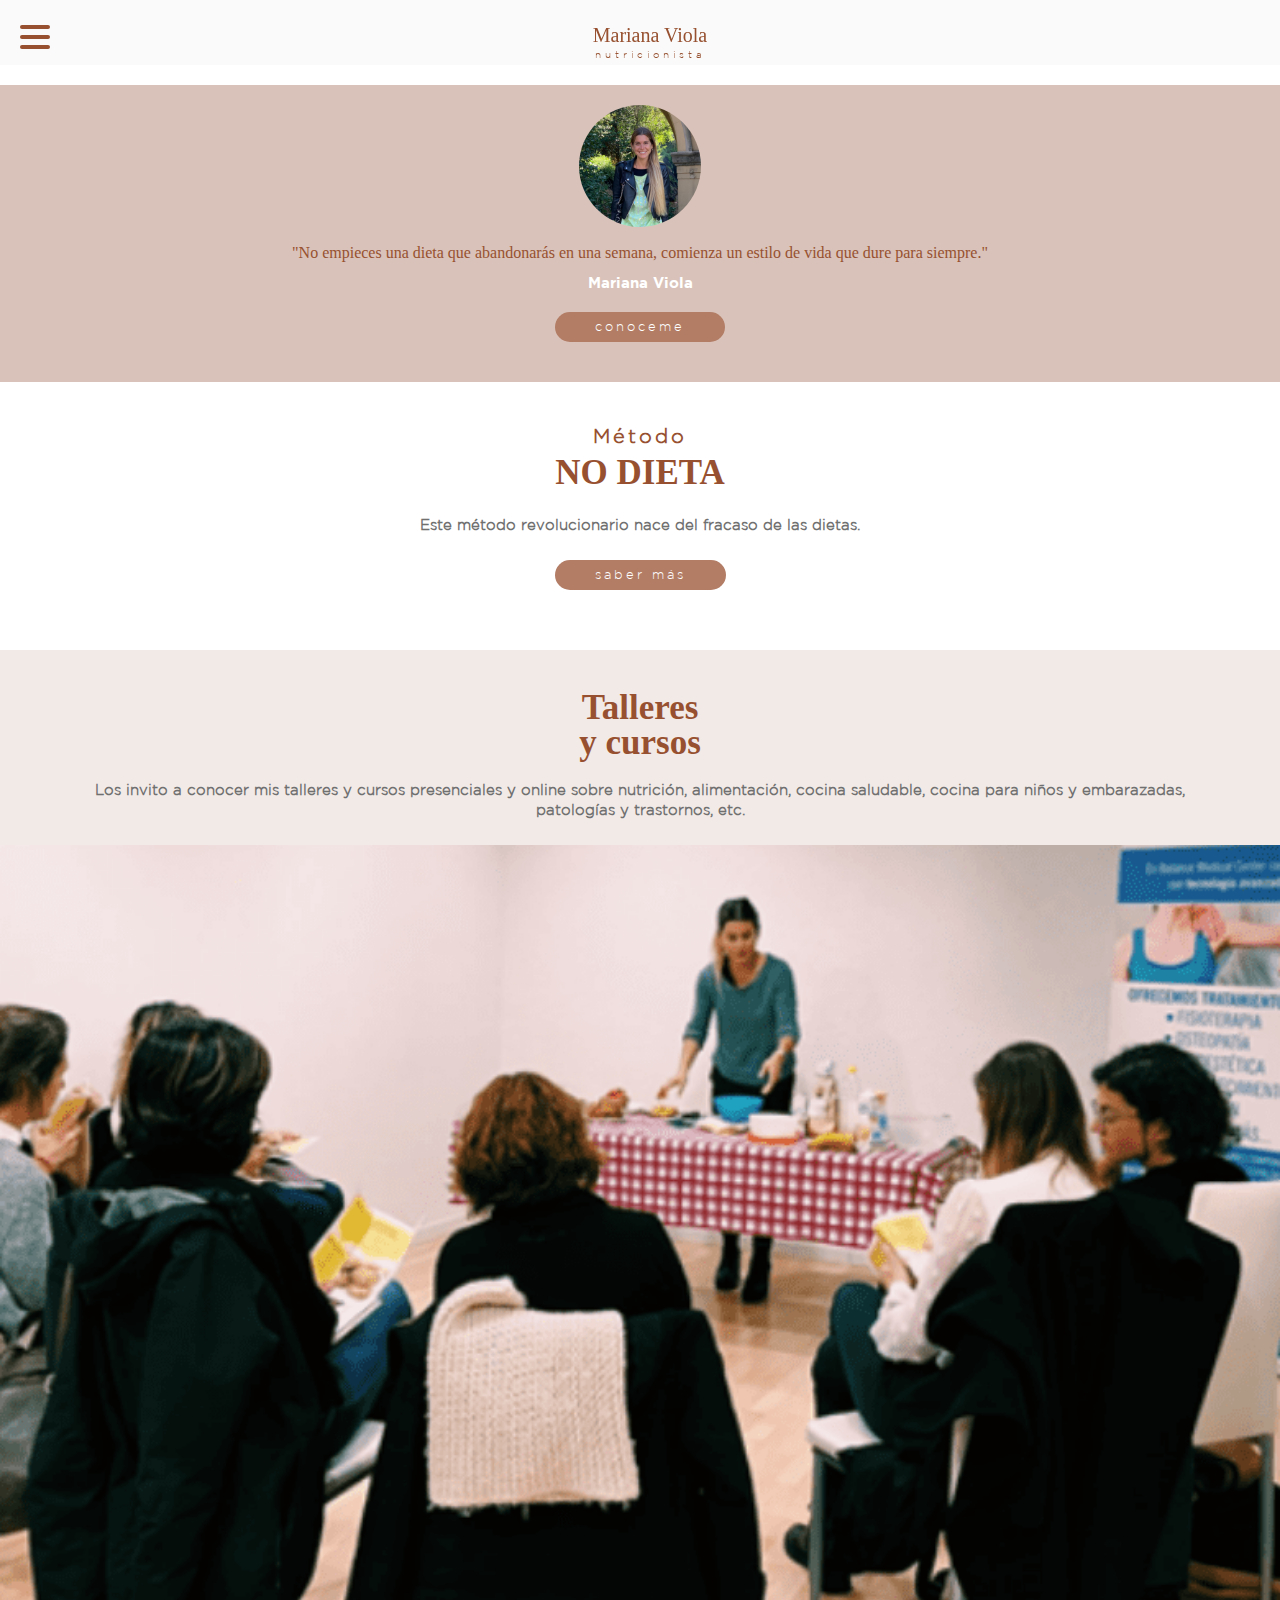
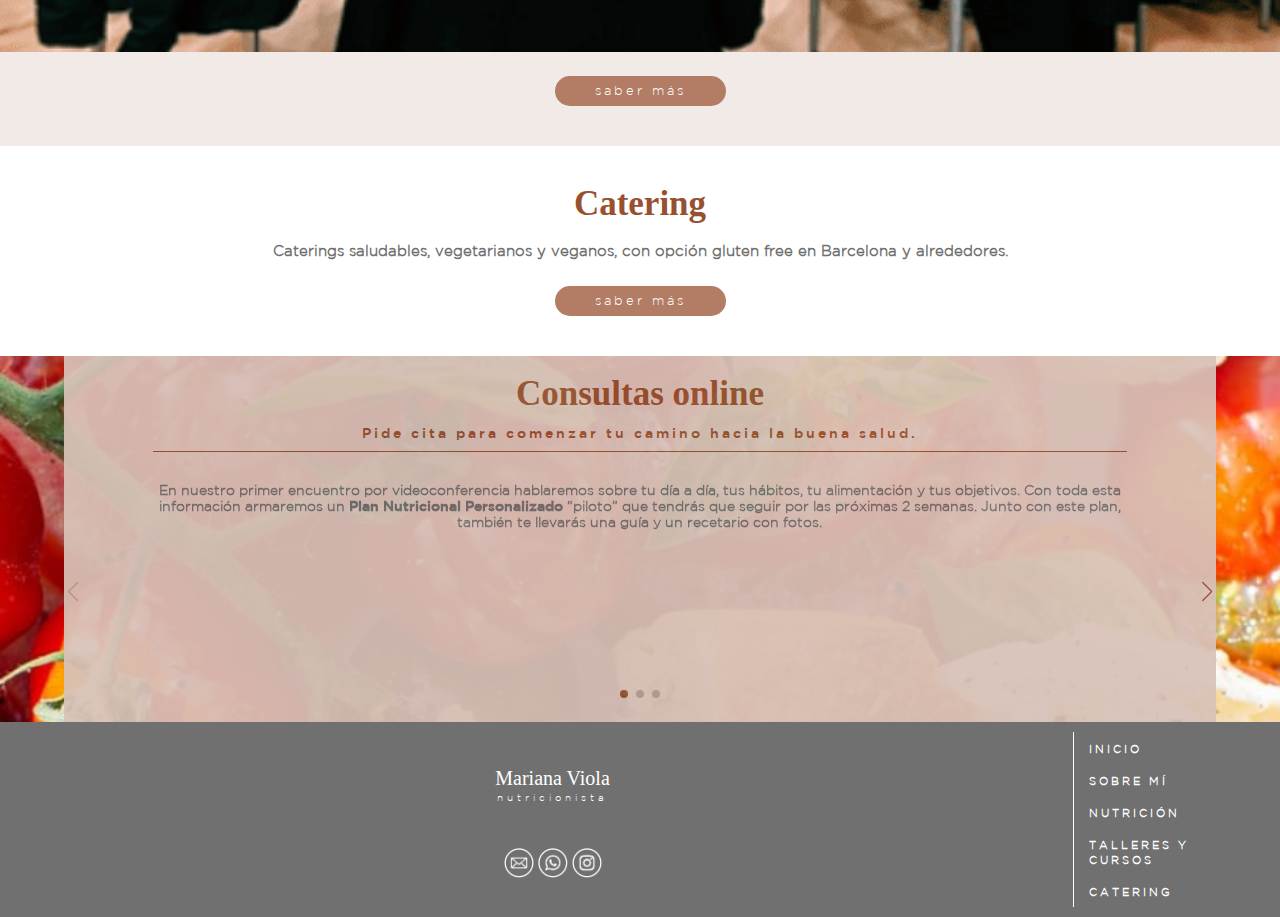
==== index.html @ 53ac5268 "agregados y modificados los touch sliders para funcionamiento en mobile" ====
<!DOCTYPE html>
<html lang="es">
    <head>
        <meta charset="UTF-8">
        <meta http-equiv="X-UA-Compatible" content="IE=edge">
        <meta name="viewport" content="width=device-width, initial-scale=1.0">
        <link rel="stylesheet" href="recursos/fonts/fonts.css">
        <link rel="stylesheet" href="css/320.css">
        <!-- Link Swiper's CSS -->
        <link rel="stylesheet" href="css/swiper.min.css"/>
        <!-- <link rel="stylesheet" href="css/768.css" media="(min-width: 768px)">
        <link rel="stylesheet" href="css/1024.css" media="(min-width: 1024px)"> -->
        <title>Mariana Viola | Nutricionista</title>
    </head>
    <body>
        <header>
            <!-- HAMBURGER ICON -->
            <div id="hamburger">
                <div class="hamburger"><div class="hamburger-inner"></div></div>
            </div>
            <nav class="menu">
                <ul>
                    <li><a href="index.html">INICIO</a></li>
                    <li><a href="sobre-mi.html">SOBRE MÍ</a></li>
                    <li><a href="nutricion.html">NUTRICIÓN</a></li>
                    <li><a href="talleres-y-cursos.html">TALLERES Y CURSOS</a></li>
                    <li><a href="catering.html">CATERING</a></li>
                </ul>
            </nav>
            <div id="logo-name">
                <a href="index.html">
                    <p>Mariana Viola</p>
                    <p>nutricionista</p>
                </a>
            </div>     
        </header>
        <main>
            <section class="sobre-mi">
                <div>
                    <img src="recursos/imagenes/perfil-mobile1.png" alt="Mariana Viola">
                    <p>"No empieces una dieta que abandonarás en una semana, comienza un estilo de vida que dure para siempre."</p>
                    <p>Mariana Viola</p>
                    <a href="sobre-mi.html"><button class="botones">conoceme</button></a>
                </div>
            </section>
            <section class="nutricion">
                <p class="parrafo-metodo">Método</p>
                <h1 class="titulo-mayuscula">NO DIETA</h1>
                <p class="parrafos">Este método revolucionario nace del fracaso de las dietas.</p>
                <a href="nutricion.html"><button class="botones">saber más</button></a>
            </section>
            <section class="talleres-y-cursos">
                <div>
                    <h2 class="titulosH2">Talleres <span>y cursos</span></h2>
                    <p class="parrafos">Los invito a conocer mis talleres y cursos presenciales y online sobre nutrición, alimentación, cocina saludable, cocina para niños y embarazadas, patologías y trastornos, etc.</p>
                </div>
                <div>
                    <img src="recursos/imagenes/talleres.png" alt="Talleres y cursos">
                    <a href="talleres-y-cursos.html"><button class="botones">saber más</button></a>
                </div>
            </section>
            <section class="catering">
                    <h2 class="titulosH2">Catering</h2>
                    <p class="parrafos">Caterings saludables, vegetarianos y veganos, con opción gluten free en Barcelona y alrededores.</p>
                    <a href="catering.html"><button class="botones">saber más</button></a>
            </section>
            <section class="consultas-online">
                <div class="div-consultas">
                    <h2 class="titulosH2">Consultas online</span></h2>
                    <p class="parrafo-cita">Pide cita para comenzar tu camino hacia la buena salud.</p>
                    <!-- Swiper -->
                    <div class="swiper mySwiper">
                        <div class="swiper-wrapper div-parrafos">
                            <div class="swiper-slide"><p id="parrafo-1">En nuestro primer encuentro por videoconferencia hablaremos sobre tu día a día, tus hábitos, tu alimentación y tus objetivos. Con toda esta información armaremos un <span>Plan Nutricional Personalizado</span> “piloto” que tendrás que seguir por las próximas 2 semanas. Junto con este plan, también te llevarás una guía y un recetario con fotos.</p></div>
                            <div class="swiper-slide"><p id="parrafo-2">Pasado ese tiempo, realizaremos la segunda consulta para evaluar resultados y cambiar lo necesario para <span>adaptarlo 100% a ti</span>.
                            Además, iremos abarcando todo tipo de cuestiones que puedan <span>mejorar tu calidad de vida y tu relación con la comida</span>, como por ejemplo la realización de actividad física, los picoteos, la imagen corporal y los miedos a ciertos alimentos.</p></div>
                            <div class="swiper-slide"><p id="parrafo-3">Los seguimientos se pueden realizar cada 2 semanas o cada mes, según sea necesario.
                            De todas maneras, <span>nunca perderemos el contacto</span>. Podrás escribirme siempre que lo necesites y yo te ayudaré con las compras y la lectura de las etiquetas, recetas para incorporar nuevos alimentos o para variar con aquellos que consumimos con frecuencia.</p></div>
                        </div>
                        <div class="swiper-button-next"></div>
                        <div class="swiper-button-prev"></div>
                        <div class="swiper-pagination"></div>
                    </div>
                </div>
            </section>
        </main>
        <footer>
            <div>
                <div id="logo-redes">
                    <div id="logo-name-footer">
                        <a href="index.html">
                            <p>Mariana Viola</p>
                            <p>nutricionista</p>
                        </a>
                    </div>
                    <div>
                        <a href="mailto:lic.marianaviola@gmail.com" target="_blank"><img src="recursos/iconos/mail.png" alt="Logo del mail" width="30px"></a>
                        <a href="https://wa.me/34685346188" target="_blank"><img src="recursos/iconos/whatsapp.png" alt="Logo del whatsapp" width="30px"></a>
                        <a href="https://www.instagram.com/paltacatering/" target="_blank"><img src="recursos/iconos/instagram.png" alt="Logo del instagram" width="30px"></a>
                    </div>
                </div>
                <div id="div-lista-footer">
                    <ul>
                        <li><a href="index.html">INICIO</a></li>
                        <li><a href="sobre-mi.html">SOBRE MÍ</a></li>
                        <li><a href="nutricion.html">NUTRICIÓN</a></li>
                        <li><a href="talleres-y-cursos.html">TALLERES Y CURSOS</a></li>
                        <li><a href="catering.html">CATERING</a></li>
                    </ul>
                </div>
            </div>
        </footer>
        <script src="js/jquery.js"></script>
        <script src="js/javascript.js"></script>
            <!-- Swiper JS -->
        <script src="js/swiper.min.js"></script>
            <!-- Initialize Swiper -->
        <script src="js/iniciarSwiperSinLoop.js"></script>
    </body>
</html>
---- recursos/fonts/fonts.css ----
@font-face {
    font-family: 'elephant';
    src: url('Elephant-PersonalUse.ttf') format('ttf');
    font-weight: bold;
    font-style: normal;
}

@font-face {
    font-family: 'GothamBold';
    src: url('GothamBold.ttf');
    font-weight: none;
    font-style: normal;
}

@font-face {
    font-family: 'GothamBoldItalic';
    src: url('GothamBoldItalic.ttf');
    font-weight: none;
    font-style: normal;
}

@font-face {
    font-family: 'GothamLight';
    src: url('GothamLight.ttf');
    font-weight: none;
    font-style: normal;
}

@font-face {
    font-family: 'GothamLightItalic';
    src: url('GothamLightItalic.ttf');
    font-weight: none;
    font-style: normal;
}

@font-face {
    font-family: 'GothamMedium';
    src: url('GothamMedium.ttf');
    font-weight: none;
    font-style: normal;
}

@font-face {
    font-family: 'GothamMediumItalic';
    src: url('GothamMediumItalic.ttf');
    font-weight: none;
    font-style: normal;
}
---- css/320.css ----
* {
    margin: 0;
    padding: 0;
    box-sizing: border-box;
}

/*========= COLORS =========*/

:root {
    --Negrito: #707070;
    --BackRosita: #D9C2B9;
    --MarronTitulosyTexto: #975130;
    --TierraBotones: #B27C65;
    --TierraBotonesHover: #d18564;
    --Clarito: #F2EAE7;
}

/*========= BODY =========*/



/*========= HEADER =========*/

header {
    position: sticky;
    top: 0px;
    background-color: rgba(250, 250, 250, 0.95);
    z-index: 30;
}

#logo-name {
    padding: 25px 0 0 20px;
}

#logo-name a{
    font-family: "elephant";
    font-size: 20px;
    line-height: 20px;
    color: var(--MarronTitulosyTexto);
    text-decoration: none;
    text-align: center;
    cursor: pointer;
}

#logo-name a p:nth-child(2){
    font-family: "GothamLight";
    font-size: 10px;
    letter-spacing: 4px;
}

/*========= MENU =========*/

.menu {
    display: none;
    position: fixed;
    text-align: left;
    position: absolute;
    left: 0px;
    bottom: calc(-100vh + 65.1px);
    background-color: rgba(250, 250, 250, 0.95);
    width: 100%;
    height: calc(100vh - 65px);
}

.menu ul {
    list-style: none;
    padding: 0;
}

.menu ul li{
    font-family: "GothamLight";
    font-weight: bold;
    font-size: 15px;
    letter-spacing: 3px;
    line-height: 16px;
}

.menu ul li a{
    margin: 0 0 0 30px;
    padding: 30px 10px 5px 0px;
    color: var(--Negrito);
    text-decoration: none;
    display: inline-block;
    cursor: pointer;
}

/*============ BOTÓN HAMBURGUESA ============*/
/* ESTATICO HAMBURGUESA */

#hamburger {
    padding: 25px 0px 20px 20px;
    position: absolute;
}

#hamburger:hover {
    cursor: pointer;
}

.hamburger {
    min-height: 30px;
    max-width: 50px;
    margin-right: 60px;
}
.hamburger-inner, .hamburger-inner:after, .hamburger-inner:before {
    background-color: var(--MarronTitulosyTexto);
    position: absolute;
    width: 30px;
    height: 3.7px;
    border-radius: 25px;
    content: '';
    transition-timing-function: ease;
    transition-duration: .3s;
    transition-property: transform,opacity;
}
.hamburger-inner:before {
    top: 10px;
}
.hamburger-inner:after {
    top: 20px;
}

/* CONVERSION A CRUZ*/

.hamburger.open .hamburger-inner {
    transform: translate3d(0, 9px, 0) rotate(45deg);
}
.hamburger.open .hamburger-inner:after {
    display: none;
}
.hamburger.open .hamburger-inner:before {
    transform: translate3d(0, -9px, 0) rotate(90deg);
}

/*======================================= SECCIONES =======================================*/

.secciones .div-imagen {
    overflow: hidden;
    margin: 15px auto 20px;
    height: 150px;
}

.secciones .div-contenido{
    width: 85%;
    margin: 0 auto;
    text-align: center;
}

/* SOBRE MI */

.secciones .imagen-sobre-mi {
    background: url(../recursos/imagenes/sobremi-background.png) no-repeat center;
}

/* NUTRICION */

.secciones .imagen-nutricion {
    background: url(../recursos/imagenes/nutricion-background.jpg) no-repeat center;
}

.cinco-pilares {
    margin: 10px auto 30px;
}

.cinco-pilares .titulo-5-pilares {
    font-family: "GothamLight";
    font-size: 15px;
    line-height: 20px;
    color: var(--Negrito);
    background-color: var(--Clarito);
    text-align: center;
    padding: 10px 5px;
}

.slider {
    background-color: var(--BackRosita);
    color: #ffffff;
    text-align: center;
    display: flex;
    position: relative;
}

.slider span{
    font-family: "elephant";
    font-size: 65px;
    line-height: 85px;
    margin: 0 auto;
}

.slider p{
    font-family: "GothamLight";
    font-size: 15px;
    line-height: 16px;
    margin: 0 auto;
}

#slide-1, #slide-2, #slide-3, #slide-4, #slide-5 {
    padding: 30px 17px;
    width: 75%;
    margin: 0 auto;
    height: 260px;
}

#slide-5 {
    width: 93%;
}

#plato-equilibrado {
    width: 90%;
    margin: 20px auto 10px;
    text-align: center;
}

.consulta-nutricional {
    background-color: var(--TierraBotones);
    color: #ffffff;
    text-align: center;
    margin: 0 auto 50px;
    padding: 30px;
}

.consulta-nutricional p {
    font-family: "GothamLight";
    font-size: 14px;
    line-height: 16px;
    margin: 0 auto;
}

.consulta-nutricional .beneficios-consulta {
    width: 70%;
    margin: 40px auto 30px;
}

.consulta-nutricional .beneficios-consulta img{
    width: 60%;
}

/* TALLERES Y CURSOS */

.secciones .imagen-talleres-y-cursos {
    background: url(../recursos/imagenes/talleresycursos-background.jpg) no-repeat center;
}

.talleres img {
    width: 100%;
}

.talleres h3 {
    font-family: "GothamLight";
    font-size: 17px;
    line-height: 20px;
    color: var(--MarronTitulosyTexto);
}

.talleres p {
    font-family: "GothamLight";
    font-size: 14px;
    line-height: 16px;
    color: var(--Negrito);
    margin: 10px 0 15px;
}

#taller-1, #taller-2, #taller-3, #taller-4, #taller-5 {
    width: 85%;
    height: 370px;
    margin: 0 auto;
}

.antropometria {
    background-color: var(--Clarito);
    padding: 40px 0 30px;
}

.antropometria div:nth-of-type(1), .antropometria div:nth-of-type(3) {
    width: 83%;
    margin: 0 auto;
    text-align: center;
}

.antropometria h2{
    font-family: "elephant";
    font-size: 30px;
    line-height: 33px;
    color: var(--MarronTitulosyTexto);
    margin: 0 0 30px;
}

.antropometria .imagen-antropometria {
    background: url(../recursos/imagenes/antropometria.png) no-repeat center;
    height: 371px;
}

/* CATERING */

.secciones .imagen-catering {
    background: url(../recursos/imagenes/catering-background.jpg) no-repeat center;
}

.secciones .imagen-catering2 {
    background: url(../recursos/imagenes/catering-background2.png) no-repeat left;
    height: 277px;
}

.grid-container {
    margin: 10px auto 40px;
    padding: 5px;
}

.grid-item {
    width: 100px;
    object-fit: cover;
    margin-bottom: 5px;
}

/*===================== SOBRE MI DEL INICIO =====================*/

.sobre-mi{
    background-color: var(--BackRosita);
}

.sobre-mi div{
    margin: 20px auto;
    padding: 20px 0 40px;
    width: 75%;
    text-align: center;
}

.sobre-mi p:nth-of-type(1) {
    margin: 10px 0;
    font-family: "elephant";
    font-size: 16px;
    line-height: 23px;
    color: var(--MarronTitulosyTexto);
}

.sobre-mi p:nth-of-type(2) {
    margin-bottom: 20px;
    font-family: "GothamBold";
    font-size: 15px;
    color: #ffffff;
}

.botones {
    font-family: "GothamLight";
    font-size: 13px;
    letter-spacing: 3px;
    color: #ffffff;
    background-color: var(--TierraBotones);
    border: none;
    padding: 7px 40px;
    border-radius: 40px;
}

.botones:hover {
    cursor: pointer;
    background-color: var(--TierraBotonesHover);
}

/*===================== NUTRICION DEL INICIO =====================*/

.nutricion {
    width: 75%;
    margin: 20px auto;
    text-align: center;
    padding: 20px 0 40px;
}

.parrafo-metodo {
    font-family: "GothamLight";
    font-weight: bold;
    font-size: 20px;
    line-height: 28px;
    letter-spacing: 3px;
    color: var(--MarronTitulosyTexto);
}

.titulo-mayuscula {
    font-family: "elephant";
    font-size: 35px;
    line-height: 45px;
    color: var(--MarronTitulosyTexto)
}

.parrafos {
    font-family: "GothamLight";
    font-weight: bold;
    font-size: 15px;
    line-height: 20px;
    color: var(--Negrito);
    margin: 20px 0 25px;
}

/*===================== TALLERES Y CURSOS DEL INICIO =====================*/

.talleres-y-cursos {
    background-color: var(--Clarito);
    padding: 40px 0 40px;
}

.talleres-y-cursos div:first-of-type {
    width: 90%;
    margin: 0 auto;
    text-align: center;
}

.titulosH2 {
    font-family: "elephant";
    font-size: 35px;
    line-height: 35px;
    color: var(--MarronTitulosyTexto);
}

.talleres-y-cursos h2 span{
    display: block;
}

.talleres-y-cursos div:nth-of-type(2) {
    margin: 0 auto;
    text-align: center;
}

.talleres-y-cursos img{
    width: 100%;
    margin-bottom: 20px;
}

/*===================== CATERING DEL INICIO =====================*/

.catering {
    width: 85%;
    margin: 0 auto;
    padding: 40px 0 40px;
    text-align: center;
}

/*===================== CONSULTAS ONLINE DEL INICIO =====================*/

.consultas-online {
    background: url(../recursos/imagenes/cherrysBackground.png) no-repeat;
    background-size: cover;
}

.consultas-online .div-consultas {
    width: 90%;
    background-color: var(--BackRosita);
    opacity: 0.93;
    margin: 0 auto;
    padding: 20px 3px 10px;
    text-align: center;
}

.consultas-online .parrafo-cita {
    font-family: "GothamMedium";
    font-size: 14px;
    line-height: 15px;
    letter-spacing: 3px;
    color: var(--MarronTitulosyTexto);
    margin: 10px auto 20px; 
    padding: 5px 10px 10px 10px;
    width: 85%;
    border-bottom: 1px solid var(--MarronTitulosyTexto);
}

.div-parrafos span {
    font-family: "GothamMedium";
    font-weight: 1000;
}

#parrafo-1, #parrafo-2, #parrafo-3 {
    font-family: "GothamLight";
    font-size: 14px;
    font-weight: bold;
    line-height: 16px;
    color: var(--Negrito);
    margin: 0px auto 20px; 
    padding: 10px;
    width: 90%;
    height: 220px;
    overflow: auto;
}

/*===================== FOOTER =====================*/

footer {
    background-color: var(--Negrito);
}

footer div:nth-of-type(1){
    width: 95%;
    margin: 0 auto;
    padding: 10px 0 10px;
    display: flex;
    justify-content: space-around;
}

#logo-name-footer a{
    font-family: "elephant";
    font-size: 20px;
    line-height: 20px;
    color: #ffffff;
    text-decoration: none;
    text-align: center;
}

#logo-name-footer a p:nth-child(2){
    font-family: "GothamLight";
    font-size: 10px;
    letter-spacing: 4px;
}

#logo-redes {
    display: flex;
    flex-direction: column;
    align-items: center;
}

#div-lista-footer {
    border-left: 1px solid #ffffff;
}

#div-lista-footer ul li{
    list-style: none;
    padding: 0px 7px 7px 15px;
    margin-top: 10px;
    font-family: "GothamLight";
    font-size: 11px;
    font-weight: bold;
    line-height: 15px;
    letter-spacing: 3px;
}

#div-lista-footer ul li a{
    text-decoration: none;
    color: #ffffff;
    cursor: pointer;
}
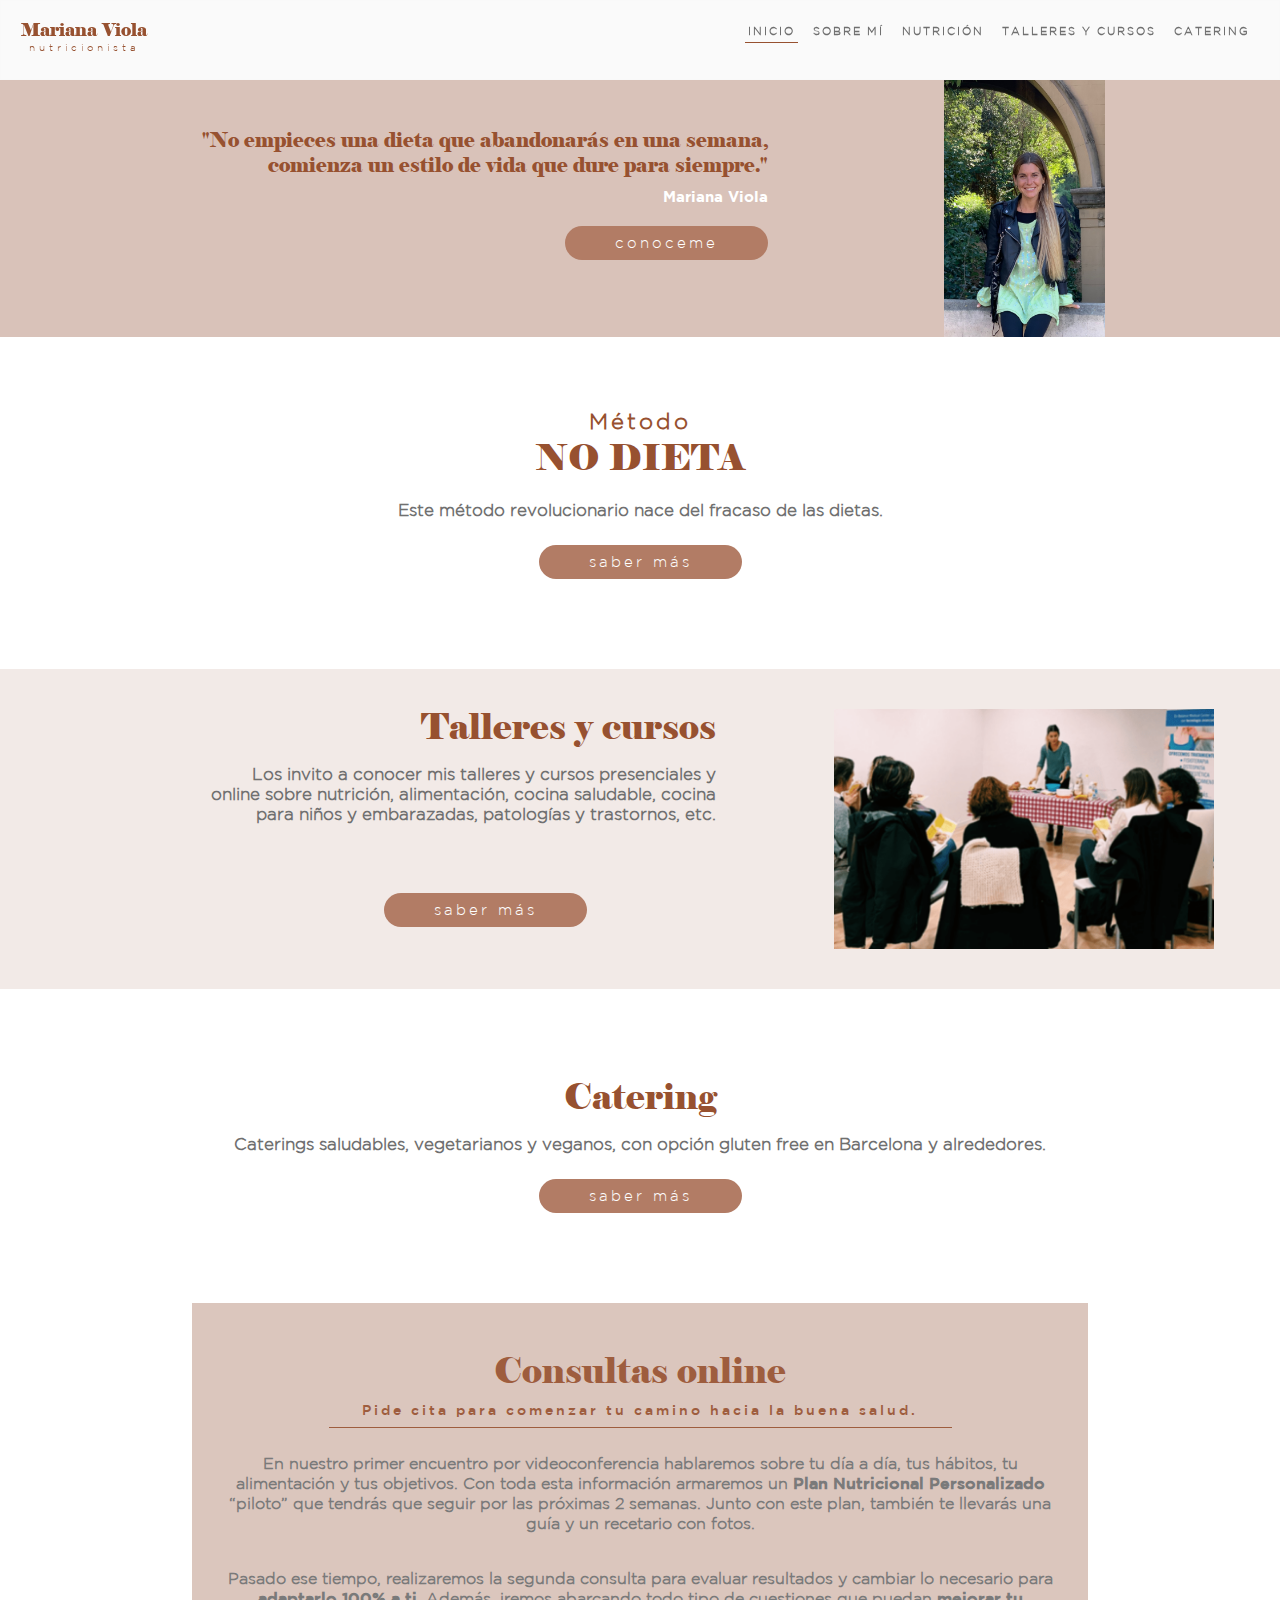
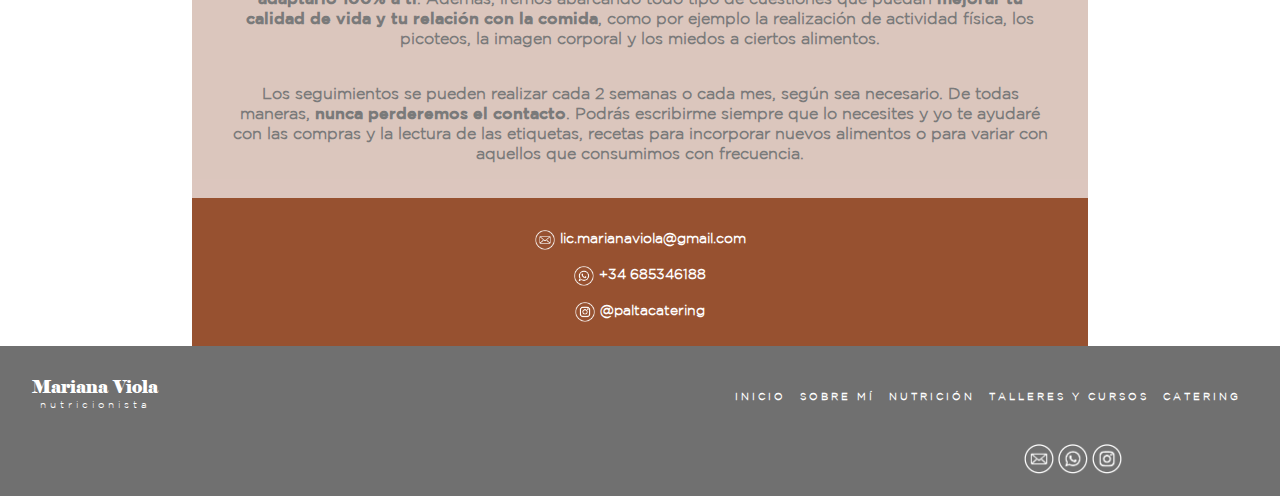
==== commit 3ae0dba2: "Se empezo a escalar a tablet-desktop" ====
--- a/index.html
+++ b/index.html
@@ -5,11 +5,11 @@
         <meta http-equiv="X-UA-Compatible" content="IE=edge">
         <meta name="viewport" content="width=device-width, initial-scale=1.0">
         <link rel="stylesheet" href="recursos/fonts/fonts.css">
-        <link rel="stylesheet" href="css/320.css">
+        <link rel="stylesheet" href="css/320.css" media="(max-width: 699.9px)">
         <!-- Link Swiper's CSS -->
-        <link rel="stylesheet" href="css/swiper.min.css"/>
-        <!-- <link rel="stylesheet" href="css/768.css" media="(min-width: 768px)">
-        <link rel="stylesheet" href="css/1024.css" media="(min-width: 1024px)"> -->
+        <link rel="stylesheet" href="css/swiper.min.css" media="(max-width: 699.9px)">
+        <link rel="stylesheet" href="css/700.css" media="(min-width: 700px)">
+        <!-- <link rel="stylesheet" href="css/1024.css" media="(min-width: 1024px)"> -->
         <title>Mariana Viola | Nutricionista</title>
     </head>
     <body>
@@ -36,11 +36,13 @@
         </header>
         <main>
             <section class="sobre-mi">
-                <div>
-                    <img src="recursos/imagenes/perfil-mobile1.png" alt="Mariana Viola">
-                    <p>"No empieces una dieta que abandonarás en una semana, comienza un estilo de vida que dure para siempre."</p>
-                    <p>Mariana Viola</p>
-                    <a href="sobre-mi.html"><button class="botones">conoceme</button></a>
+                <div class="sobre-mi-div">
+                    <div class="sobre-mi-foto-perfil"></div>
+                    <div class="sobre-mi-cita">
+                        <p>"No empieces una dieta que abandonarás en una semana, comienza un estilo de vida que dure para siempre."</p>
+                        <p>Mariana Viola</p>
+                        <a href="sobre-mi.html"><button class="botones">conoceme</button></a>
+                    </div>
                 </div>
             </section>
             <section class="nutricion">
@@ -50,12 +52,14 @@
                 <a href="nutricion.html"><button class="botones">saber más</button></a>
             </section>
             <section class="talleres-y-cursos">
-                <div>
+                <div class="intro">
                     <h2 class="titulosH2">Talleres <span>y cursos</span></h2>
                     <p class="parrafos">Los invito a conocer mis talleres y cursos presenciales y online sobre nutrición, alimentación, cocina saludable, cocina para niños y embarazadas, patologías y trastornos, etc.</p>
                 </div>
-                <div>
-                    <img src="recursos/imagenes/talleres.png" alt="Talleres y cursos">
+                <div class="flex-item-talleres-foto">
+                    <div class="talleres-foto"></div>
+                </div>
+                <div id="talleres-boton">
                     <a href="talleres-y-cursos.html"><button class="botones">saber más</button></a>
                 </div>
             </section>
@@ -66,7 +70,7 @@
             </section>
             <section class="consultas-online">
                 <div class="div-consultas">
-                    <h2 class="titulosH2">Consultas online</span></h2>
+                    <h2 class="titulosH2">Consultas online</h2>
                     <p class="parrafo-cita">Pide cita para comenzar tu camino hacia la buena salud.</p>
                     <!-- Swiper -->
                     <div class="swiper mySwiper">
@@ -82,22 +86,32 @@
                         <div class="swiper-pagination"></div>
                     </div>
                 </div>
+                <div class="contacto">
+                    <div>
+                        <a href="mailto:lic.marianaviola@gmail.com" target="_blank"><img src="recursos/iconos/mail.png" alt="Logo del mail" width="20px" height="20px"></a>
+                        <a href="mailto:lic.marianaviola@gmail.com" target="_blank"> lic.marianaviola@gmail.com</a></div>
+                    <div>
+                        <a href="https://wa.me/34685346188" target="_blank"><img src="recursos/iconos/whatsapp.png" alt="Logo del whatsapp" width="20px" height="20px"></a>
+                        <a href="https://wa.me/34685346188" target="_blank"> +34 685346188</a></div>
+                    <div>
+                        <a href="https://www.instagram.com/paltacatering/" target="_blank"><img src="recursos/iconos/instagram.png" alt="Logo del instagram" width="20px" height="20px"></a>
+                        <a href="https://www.instagram.com/paltacatering/" target="_blank"> @paltacatering</a>
+                    </div>
+                </div>
             </section>
         </main>
         <footer>
-            <div>
-                <div id="logo-redes">
-                    <div id="logo-name-footer">
-                        <a href="index.html">
-                            <p>Mariana Viola</p>
-                            <p>nutricionista</p>
-                        </a>
-                    </div>
-                    <div>
-                        <a href="mailto:lic.marianaviola@gmail.com" target="_blank"><img src="recursos/iconos/mail.png" alt="Logo del mail" width="30px"></a>
-                        <a href="https://wa.me/34685346188" target="_blank"><img src="recursos/iconos/whatsapp.png" alt="Logo del whatsapp" width="30px"></a>
-                        <a href="https://www.instagram.com/paltacatering/" target="_blank"><img src="recursos/iconos/instagram.png" alt="Logo del instagram" width="30px"></a>
-                    </div>
+            <div id="footer-primer-div">
+                <div id="logo-name-footer">
+                    <a href="index.html">
+                        <p>Mariana Viola</p>
+                        <p>nutricionista</p>
+                    </a>
+                </div>
+                <div id="div-redes">
+                    <a href="mailto:lic.marianaviola@gmail.com" target="_blank"><img src="recursos/iconos/mail.png" alt="Logo del mail" width="30px"></a>
+                    <a href="https://wa.me/34685346188" target="_blank"><img src="recursos/iconos/whatsapp.png" alt="Logo del whatsapp" width="30px"></a>
+                    <a href="https://www.instagram.com/paltacatering/" target="_blank"><img src="recursos/iconos/instagram.png" alt="Logo del instagram" width="30px"></a>
                 </div>
                 <div id="div-lista-footer">
                     <ul>
--- a/recursos/fonts/fonts.css
+++ b/recursos/fonts/fonts.css
@@ -1,7 +1,6 @@
 @font-face {
     font-family: 'elephant';
-    src: url('Elephant-PersonalUse.ttf') format('ttf');
-    font-weight: bold;
+    src: url('Elephant-Regular.ttf');
     font-style: normal;
 }
 
--- a/css/320.css
+++ b/css/320.css
@@ -14,10 +14,6 @@
     --TierraBotonesHover: #d18564;
     --Clarito: #F2EAE7;
 }
-
-/*========= BODY =========*/
-
-
 
 /*========= HEADER =========*/
 
@@ -186,22 +182,22 @@
     margin: 0 auto;
 }
 
-.slider p{
+.sliders p{
     font-family: "GothamLight";
     font-size: 15px;
     line-height: 16px;
     margin: 0 auto;
+    width: 75%;
 }
 
 #slide-1, #slide-2, #slide-3, #slide-4, #slide-5 {
     padding: 30px 17px;
-    width: 75%;
-    margin: 0 auto;
-    height: 260px;
-}
-
-#slide-5 {
-    width: 93%;
+    margin: 0 auto;
+    height: 280px;
+}
+
+#slide-4 p, #slide-5 p{
+    width: 92%;
 }
 
 #plato-equilibrado {
@@ -241,7 +237,8 @@
 }
 
 .talleres img {
-    width: 100%;
+    width: 230px;
+    margin: 0 auto;
 }
 
 .talleres h3 {
@@ -249,6 +246,8 @@
     font-size: 17px;
     line-height: 20px;
     color: var(--MarronTitulosyTexto);
+    margin: 10px auto 15px;
+    width: 95%;
 }
 
 .talleres p {
@@ -256,13 +255,21 @@
     font-size: 14px;
     line-height: 16px;
     color: var(--Negrito);
-    margin: 10px 0 15px;
+    margin: 10px auto 15px;
+    padding-bottom: 15px;
+    width: 95%;
+}
+
+.taller-contenedor {
+    box-shadow: 1px 3px 6px 0px rgba(0, 0, 0, 0.2);
+    margin-bottom: 10px;
+    height: 342px;
 }
 
 #taller-1, #taller-2, #taller-3, #taller-4, #taller-5 {
-    width: 85%;
-    height: 370px;
-    margin: 0 auto;
+    height: 400px;
+    margin: 0 auto;
+    padding: 20px;
 }
 
 .antropometria {
@@ -279,6 +286,7 @@
 .antropometria h2{
     font-family: "elephant";
     font-size: 30px;
+    font-weight: 1;
     line-height: 33px;
     color: var(--MarronTitulosyTexto);
     margin: 0 0 30px;
@@ -327,8 +335,8 @@
 .sobre-mi p:nth-of-type(1) {
     margin: 10px 0;
     font-family: "elephant";
-    font-size: 16px;
-    line-height: 23px;
+    font-size: 20px;
+    line-height: 25px;
     color: var(--MarronTitulosyTexto);
 }
 
@@ -346,7 +354,7 @@
     color: #ffffff;
     background-color: var(--TierraBotones);
     border: none;
-    padding: 7px 40px;
+    padding: 10px 50px;
     border-radius: 40px;
 }
 
@@ -376,6 +384,7 @@
 .titulo-mayuscula {
     font-family: "elephant";
     font-size: 35px;
+    font-weight: 1;
     line-height: 45px;
     color: var(--MarronTitulosyTexto)
 }
@@ -407,6 +416,7 @@
     font-size: 35px;
     line-height: 35px;
     color: var(--MarronTitulosyTexto);
+    font-weight: 1;
 }
 
 .talleres-y-cursos h2 span{
--- a/css/700.css
+++ b/css/700.css
@@ -0,0 +1,759 @@
+* {
+    margin: 0;
+    padding: 0;
+    box-sizing: border-box;
+}
+
+/*========= COLORS =========*/
+
+:root {
+    --Negrito: #707070;
+    --NegritoHover: #535252;
+    --BackRosita: #D9C2B9;
+    --MarronTitulosyTexto: #975130;
+    --TierraBotones: #B27C65;
+    --TierraBotonesHover: #d18564;
+    --Clarito: #F2EAE7;
+}
+
+/*========= HEADER =========*/
+
+header {
+    height: 80px;
+    padding: 20px;
+    display: flex;
+    justify-content: space-between;
+    position: sticky;
+    top: 0px;
+    background-color: rgba(250, 250, 250, 0.95);
+    z-index: 30;
+    margin: 0 auto;
+    border: 1px solid rgba(250, 250, 250, 0.95);
+}
+
+#logo-name {
+    order: -1;
+}
+
+#logo-name a{
+    font-family: "elephant";
+    font-size: 18px;
+    line-height: 18px;
+    color: var(--MarronTitulosyTexto);
+    text-decoration: none;
+    text-align: center;
+    cursor: pointer;
+}
+
+#logo-name a p:nth-child(2){
+    font-family: "GothamLight";
+    font-size: 10px;
+    letter-spacing: 4px;
+}
+
+/*========= MENU =========*/
+
+.menu {
+    text-align: center;
+}
+
+.menu ul {
+    list-style: none;
+    padding: 0;
+    display: flex;
+}
+
+.menu ul li{
+    font-family: "GothamLight";
+    font-weight: bold;
+    font-size: 11px;
+    letter-spacing: 2px;
+    line-height: 11px;
+    margin: 0 6px;
+}
+
+.menu ul li a{
+    color: var(--Negrito);
+    text-decoration: none;
+    display: inline-block;
+    padding: 5px 3px;
+}
+
+.menu ul li a:hover{
+    color: #000000;
+    font-weight: 1000;
+    cursor: pointer;
+}
+
+/*============ BOTÓN HAMBURGUESA ============*/
+
+#hamburger {
+    display: none;
+}
+
+/*======================================= SECCIONES =======================================*/
+
+/* SOBRE MI */
+
+.secciones .imagen-sobre-mi {
+    background: url(../recursos/imagenes/sobremi-background.png) no-repeat center;
+    height: 150px;
+    margin: 0 auto 10%;
+}
+
+.flex-container-sobre-mi {
+    display: flex;
+    position: relative;
+    margin: 40px 0 0;
+}
+
+.sobre-mi-foto {
+    background: url(../recursos/imagenes/sobremi.jpg) no-repeat center;
+    background-size: contain;
+    height: 449px;
+    width: 100%;
+    position: absolute;
+    top: -20px;
+    right: 26%;
+}
+
+.container-titulo {
+    background: #ffffff;
+    padding: 0 5% 3% 40%;
+    width: 85%;
+    margin: 0 auto;
+}
+
+.parrafos-container {
+    background: var(--TierraBotones);
+    padding: 2% 5% 5% 40%;
+    width: 85%;
+    margin: 0 auto 10%;
+}
+
+.container-titulo{
+    background: #ffffff;
+}
+
+.sobre-mi-container .parrafos{
+    color: #ffffff;
+}
+
+
+/* NUTRICION */
+
+.secciones .imagen-nutricion {
+    background: url(../recursos/imagenes/nutricion-background.jpg) no-repeat center;
+    height: 150px;
+    margin: 0 auto 10%;
+}
+
+.no-dieta {
+    width: 60%;
+    margin-left: 15%;
+    text-align: left;
+}
+
+.cita-nutricion {
+    background-color: var(--TierraBotones);
+    color: #ffffff;
+    width: 90%;
+    padding: 20px 60px 20px 20px;
+    font-family: "GothamLight";
+    font-size: 14px;
+    font-weight: bold;
+    line-height: 14px;
+}
+
+.cita-nutricion p:nth-of-type(1){
+    text-align: center;
+    margin-bottom: 8px;
+    padding-left: 10%;
+}
+
+.cita-nutricion p:nth-of-type(2){
+    text-align: right;
+    margin-bottom: 8px;
+}
+
+.cita-nutricion p:nth-of-type(3){
+    text-align: right;
+    font-size: 13px;
+}
+
+.cinco-pilares {
+    margin: 50px 0 30px 12%;
+    width: 45%;
+}
+
+.cinco-pilares .titulo-5-pilares {
+    font-family: "GothamLight";
+    font-size: 15px;
+    line-height: 20px;
+    color: #ffffff;
+    background-color: var(--BackRosita);
+    text-align: left;
+    padding: 20px 8%;
+}
+
+.slider {
+    background-color: var(--BackRosita);
+    color: #ffffff;
+    text-align: left;
+    padding: 10px;
+}
+
+.sliders .swiper-slide {
+    display: flex;
+    align-items: flex-start;
+    margin-bottom: 20px;
+}
+
+.slider span{
+    font-family: "elephant";
+    font-size: 45px;
+    line-height: 45px;
+    margin: 0 auto;
+}
+
+.sliders p{
+    font-family: "GothamLight";
+    font-size: 15px;
+    line-height: 16px;
+    width: 75%;
+    align-self: center;
+    padding-left: 10px;
+}
+
+.container-cinco-pilares {
+    position: relative;
+}
+
+.parrafos-side-pilares {
+    position: absolute;
+    top: 20%;
+    z-index: -1;
+    background-color: var(--Clarito);
+    color: var(--Negrito);
+    padding: 30px 5% 30px 60%;
+}
+
+.parrafos-side-pilares p{
+    margin-bottom: 20px;
+    font-family: "GothamLight";
+    font-size: 15px;
+    line-height: 15px;
+}
+
+.plato-equilibrado-container {
+    display: flex;
+    align-items: center;
+    position: relative;
+    margin: 50px 0;
+}
+
+#plato-equilibrado {
+    order: -1;
+    position: absolute;
+    top: 0;
+    left: 8%;
+}
+
+.parrafos-plato-equilibrado p:nth-of-type(1){
+    padding: 0 5% 0 55%;
+}
+
+.parrafos-plato-equilibrado p:nth-of-type(2){
+    padding: 4% 5% 0 15%;
+}
+
+.consulta-nutricional {
+    background-color: var(--TierraBotones);
+    color: #ffffff;
+    text-align: center;
+    margin: 0 auto 50px;
+    padding: 30px;
+}
+
+.consulta-nutricional > p {
+    font-family: "GothamLight";
+    font-size: 20px;
+    line-height: 20px;
+    margin: 0 auto;
+    width: 80%;
+}
+
+.container-beneficios-consulta {
+    display: flex;
+}
+
+.consulta-nutricional .beneficios-consulta {
+    width: 70%;
+    margin: 40px auto 40px;
+}
+
+.consulta-nutricional .beneficios-consulta img{
+    width: 128px;
+    height: 128px;
+}
+
+.consulta-nutricional .beneficios-consulta p{
+    font-family: "GothamLight";
+    font-size: 20px;
+    line-height: 20px;
+    margin: 0 auto;
+    width: 80%;
+}
+
+.parrafos-finales {
+    display: flex;
+    width: 100%;
+    margin: 50px auto;
+}
+
+.parrafos-finales p:nth-of-type(1) {
+    padding: 2% 5% 2% 10%;
+}
+
+.parrafos-finales p:nth-of-type(2) {
+    padding: 2% 10% 2% 5%;
+}
+
+/* TALLERES Y CURSOS */
+
+.secciones .imagen-talleres-y-cursos {
+    background: url(../recursos/imagenes/talleresycursos-background.jpg) no-repeat center;
+    height: 150px;
+    margin: 0 auto 10%;
+}
+
+.talleres-intro .titulosH2, .talleres-intro .parrafo-intro {
+    width: 60%;
+    margin: 20px auto;
+    text-align: center;
+}
+
+.talleres-ocultos {
+    display: none;
+}
+
+#taller-numero {
+    display: flex;
+    flex-wrap: wrap;
+    justify-content: space-evenly;
+}
+
+.taller {
+    width: 257px;
+}
+
+.taller-contenedor {
+    height: 353px;
+    margin-top: 40px;
+}
+ 
+.talleres img {
+    width: 100%;
+    margin: 0 auto;
+}
+
+.talleres h3 {
+    font-family: "GothamLight";
+    font-size: 17px;
+    line-height: 20px;
+    color: var(--MarronTitulosyTexto);
+    margin: 10px auto 15px;
+    width: 95%;
+    text-align: center;
+}
+
+.talleres h3:nth-of-type(1) {
+    height: 40px;
+}
+
+.talleres p {
+    font-family: "GothamLight";
+    font-size: 14px;
+    line-height: 16px;
+    color: var(--Negrito);
+    margin: 10px auto 15px;
+    padding-bottom: 15px;
+    width: 95%;
+    text-align: center;
+}
+
+.taller-contenedor {
+    box-shadow: 1px 3px 6px 0px rgba(0, 0, 0, 0.2);
+    margin-bottom: 10px;
+} 
+
+.antropometria {
+    background-color: var(--Clarito);
+    padding: 50px 0 50px;
+    margin-top: 50px;
+    display: flex;
+    flex-wrap: wrap;
+}
+
+.antropometria div:nth-of-type(1) {
+    width: 100%;
+}
+
+.antropometria div:nth-of-type(1), .antropometria div:nth-of-type(3) {
+    width: 83%;
+    margin: 0 auto;
+    text-align: center;
+}
+
+.antropometria h2{
+    font-family: "elephant";
+    font-size: 30px;
+    font-weight: 1;
+    line-height: 33px;
+    color: var(--MarronTitulosyTexto);
+    margin: 0 0 30px;
+}
+
+.antropometria div:nth-of-type(3) {
+    order: 2;
+    width: 45%;
+    text-align: right;
+}
+
+.antropometria .imagen-antropometria {
+    background: url(../recursos/imagenes/antropometria.png) no-repeat center;
+    height: 371px;
+    width: 45%;
+    order: 3;
+    margin-right: 3%;
+}
+
+/* CATERING */
+
+.secciones .imagen-catering {
+    background: url(../recursos/imagenes/catering-background.jpg) no-repeat center;
+}
+
+.secciones .imagen-catering2 {
+    background: url(../recursos/imagenes/catering-background2.png) no-repeat left;
+    height: 277px;
+}
+
+.grid-container {
+    margin: 10px auto 40px;
+    padding: 5px;
+}
+
+.grid-item {
+    width: 100px;
+    object-fit: cover;
+    margin-bottom: 5px;
+}
+
+/*===================== SOBRE MI DEL INICIO =====================*/
+
+.sobre-mi{
+    background-color: var(--BackRosita);
+}
+
+.sobre-mi-div{
+    display: flex;
+}
+
+.sobre-mi-div .sobre-mi-foto-perfil {
+    background: url(../recursos/imagenes/sobremi.jpg) no-repeat center;
+    background-size: contain;
+    height: 257px;
+    order: 10;
+    flex: 40%;
+}
+
+.sobre-mi-cita {
+    text-align: right;
+    flex: 60%;
+    padding-left: 12%;
+    margin-top: 3%;
+}
+
+.sobre-mi p:nth-of-type(1) {
+    margin: 10px 0;
+    font-family: "elephant";
+    font-size: 20px;
+    line-height: 25px;
+    color: var(--MarronTitulosyTexto);
+}
+
+.sobre-mi p:nth-of-type(2) {
+    margin-bottom: 20px;
+    font-family: "GothamBold";
+    font-size: 15px;
+    color: #ffffff;
+}
+
+.botones {
+    font-family: "GothamLight";
+    font-size: 15px;
+    letter-spacing: 3px;
+    color: #ffffff;
+    background-color: var(--TierraBotones);
+    border: none;
+    padding: 8px 50px;
+    border-radius: 40px;
+}
+
+.botones:hover {
+    cursor: pointer;
+    background-color: var(--TierraBotonesHover);
+}
+
+/*===================== NUTRICION DEL INICIO =====================*/
+
+.nutricion {
+    width: 75%;
+    margin: 50px auto;
+    text-align: center;
+    padding: 20px 0 40px;
+}
+
+.parrafo-metodo {
+    font-family: "GothamLight";
+    font-weight: bold;
+    font-size: 22px;
+    line-height: 28px;
+    letter-spacing: 3px;
+    color: var(--MarronTitulosyTexto);
+}
+
+.titulo-mayuscula {
+    font-family: "elephant";
+    font-size: 35px;
+    font-weight: 1;
+    line-height: 45px;
+    color: var(--MarronTitulosyTexto)
+}
+
+.parrafos {
+    font-family: "GothamLight";
+    font-weight: bold;
+    font-size: 17px;
+    line-height: 20px;
+    color: var(--Negrito);
+    margin: 20px 0 25px;
+}
+
+/*===================== TALLERES Y CURSOS DEL INICIO =====================*/
+
+.talleres-y-cursos {
+    background-color: var(--Clarito);
+    padding: 40px 0 40px;
+    display: flex;
+    position: relative;
+}
+
+.intro {
+    width: 70%;
+    text-align: right;
+    flex: 60%;
+    padding: 0 15px;
+}
+
+.titulosH2 {
+    font-family: "elephant";
+    font-size: 35px;
+    line-height: 35px;
+    color: var(--MarronTitulosyTexto);
+    font-weight: 1;
+}
+
+.intro .titulosH2 {
+    width: 90%;
+    margin: 0 auto 20px;
+}
+
+.intro .parrafos {
+    width: 90%;
+    text-align: right;
+    margin: 20px auto;
+    padding-left: 20%;
+}
+
+.flex-item-talleres-foto {
+    width: 100%;
+    order: 5;
+    flex: 40%;
+}
+
+.talleres-y-cursos .talleres-foto{
+    background: url(../recursos/imagenes/talleres.png) no-repeat center top;
+    background-size: contain;
+    height: 240px;
+    width: 100%;
+}
+
+#talleres-boton {
+    margin: 0 auto;
+    text-align: center;
+    order: 3;
+    position: absolute;
+    top: 70%;
+    left: 30%;
+}
+
+/*===================== CATERING DEL INICIO =====================*/
+
+.catering {
+    width: 85%;
+    margin: 50px auto;
+    padding: 40px 0 40px;
+    text-align: center;
+}
+
+/*===================== CONSULTAS ONLINE DEL INICIO =====================*/
+
+.consultas-online {
+    background: url(../recursos/imagenes/cherrysBackground.png) no-repeat;
+    background-size: cover;
+    background-attachment: fixed;
+}
+
+.consultas-online .div-consultas {
+    width: 70%;
+    background-color: var(--BackRosita);
+    opacity: 0.93;
+    margin: 0 auto;
+    padding: 20px 3px 10px;
+    text-align: center;
+}
+
+.consultas-online .titulosH2 {
+    margin-top: 30px;
+}
+
+.consultas-online .parrafo-cita {
+    font-family: "GothamMedium";
+    font-size: 14px;
+    line-height: 14px;
+    letter-spacing: 3px;
+    color: var(--MarronTitulosyTexto);
+    margin: 10px auto; 
+    padding: 5px 10px 10px 10px;
+    width: 70%;
+    border-bottom: 1px solid var(--MarronTitulosyTexto);
+}
+
+.div-parrafos span {
+    font-family: "GothamMedium";
+    font-weight: 1000;
+}
+
+#parrafo-1, #parrafo-2, #parrafo-3 {
+    font-family: "GothamLight";
+    font-size: 16px;
+    font-weight: bold;
+    line-height: 20px;
+    color: var(--Negrito);
+    margin: 15px auto; 
+    padding: 10px;
+    width: 95%;
+}
+
+.contacto {
+    font-family: "GothamLight";
+    font-size: 14px;
+    font-weight: bold;
+    line-height: 17px;
+    width: 70%;
+    background-color: var(--MarronTitulosyTexto);
+    margin: 0 auto;
+    padding: 20px 3px 20px;
+}
+
+.contacto div{
+    margin-top: 12px;
+    display: flex;
+    justify-content: center;
+}
+
+
+.contacto img:hover {
+    transform: scale(0.9);
+}
+
+.contacto a{
+    text-decoration: none;
+    color: #ffffff;
+}
+
+.contacto a:nth-of-type(2){
+    margin-left: 5px;
+}
+.contacto a:nth-of-type(2):hover{
+    border-bottom: 1px solid #ffffff;
+}
+
+/*===================== FOOTER =====================*/
+
+footer {
+    background-color: var(--Negrito);
+    height: 150px;
+    position: relative;
+    display: flex;
+}
+
+#footer-primer-div{
+    width: 95%;
+    margin: 0 auto 50px;
+    padding: 10px 0 10px;
+    display: flex;
+    justify-content: space-between;
+    align-items: center;
+}
+
+#logo-name-footer a{
+    font-family: "elephant";
+    font-size: 18px;
+    line-height: 18px;
+    color: #ffffff;
+    text-decoration: none;
+    text-align: center;
+}
+
+#logo-name-footer a p:nth-child(2){
+    font-family: "GothamLight";
+    font-size: 10px;
+    letter-spacing: 4px;
+}
+
+#div-redes {
+    position: absolute;
+    top: 65%;
+    left: 80%;
+}
+
+#div-redes img:hover {
+    transform: scale(0.9);
+}
+
+#div-lista-footer ul{
+    display: flex;
+}
+#div-lista-footer ul li{
+    list-style: none;
+    font-family: "GothamLight";
+    font-size: 10px;
+    font-weight: bold;
+    line-height: 13px;
+    letter-spacing: 3px;
+    padding: 0px 7px 0px;
+}
+
+#div-lista-footer ul li a{
+    text-decoration: none;
+    color: #ffffff;
+}
+
+#div-lista-footer ul li a:hover{
+    cursor: pointer;
+    color: #ffffffbd;
+    font-weight: 1000;
+}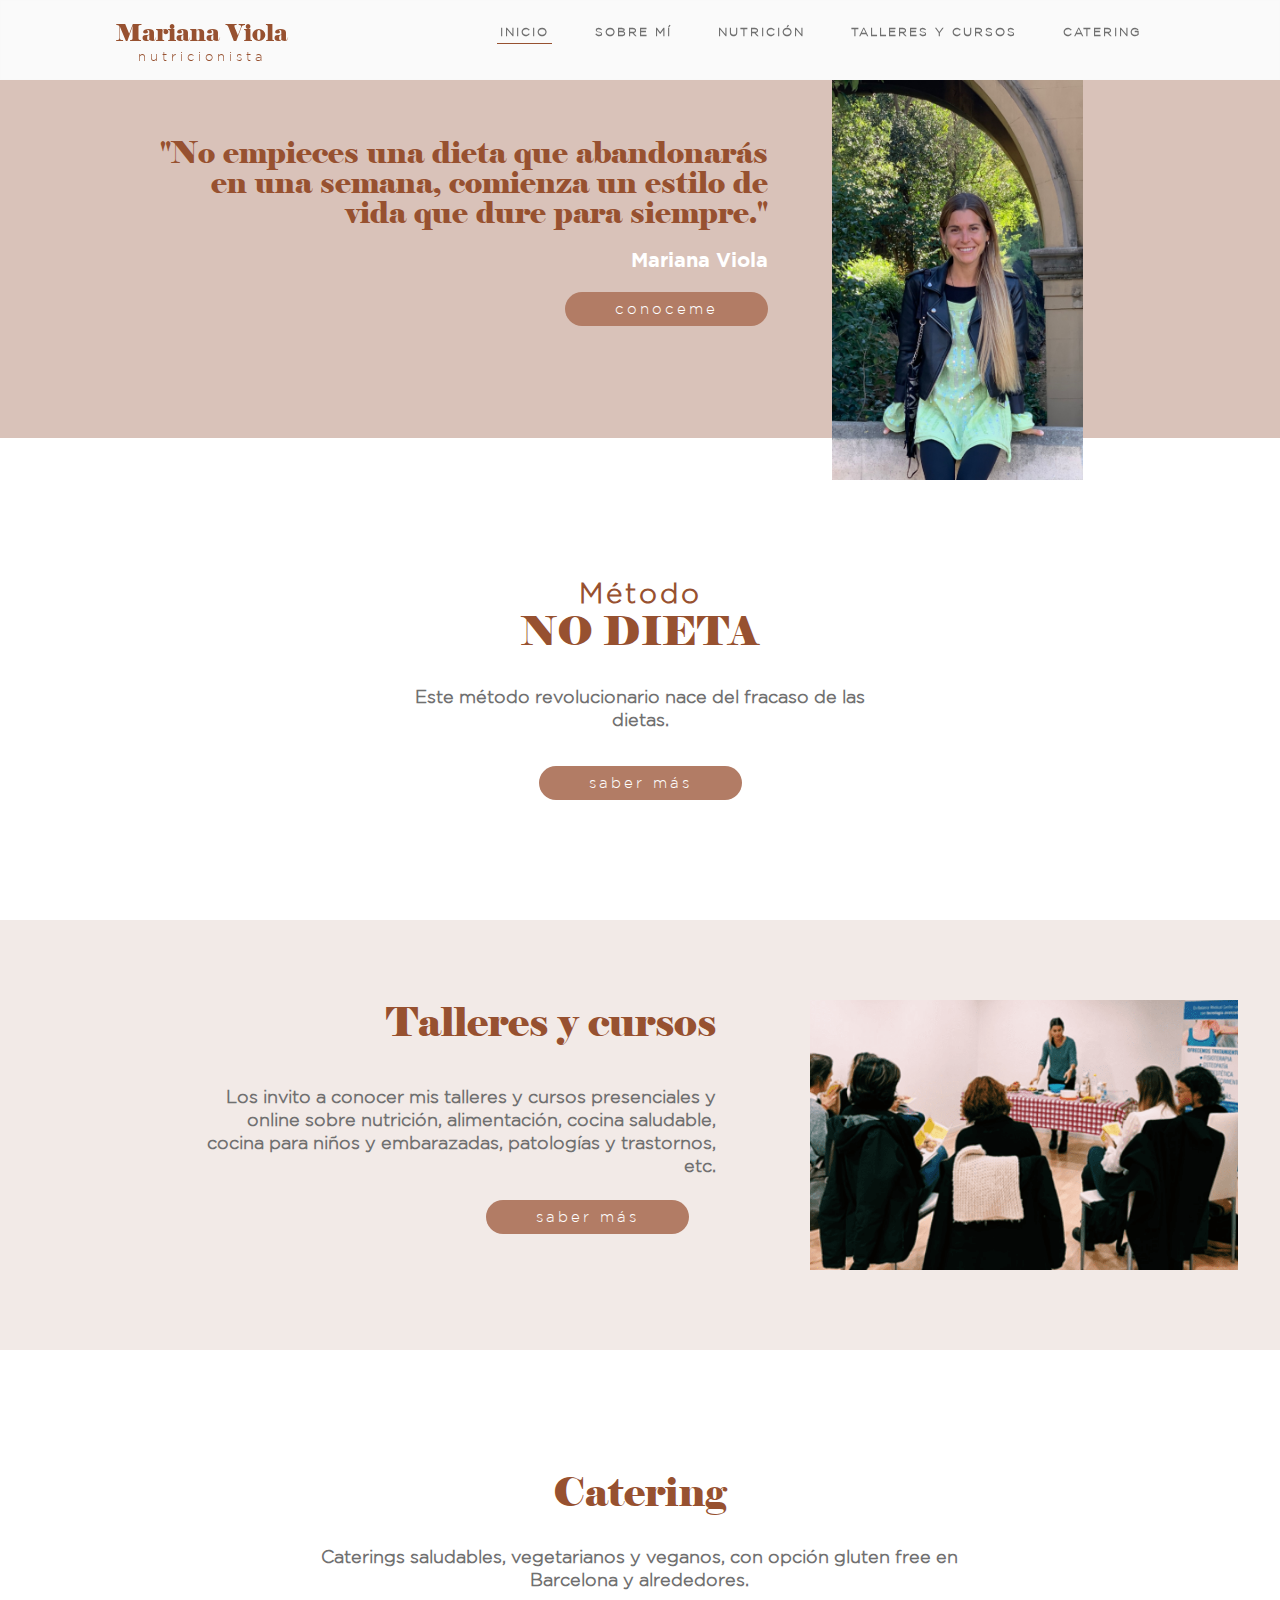
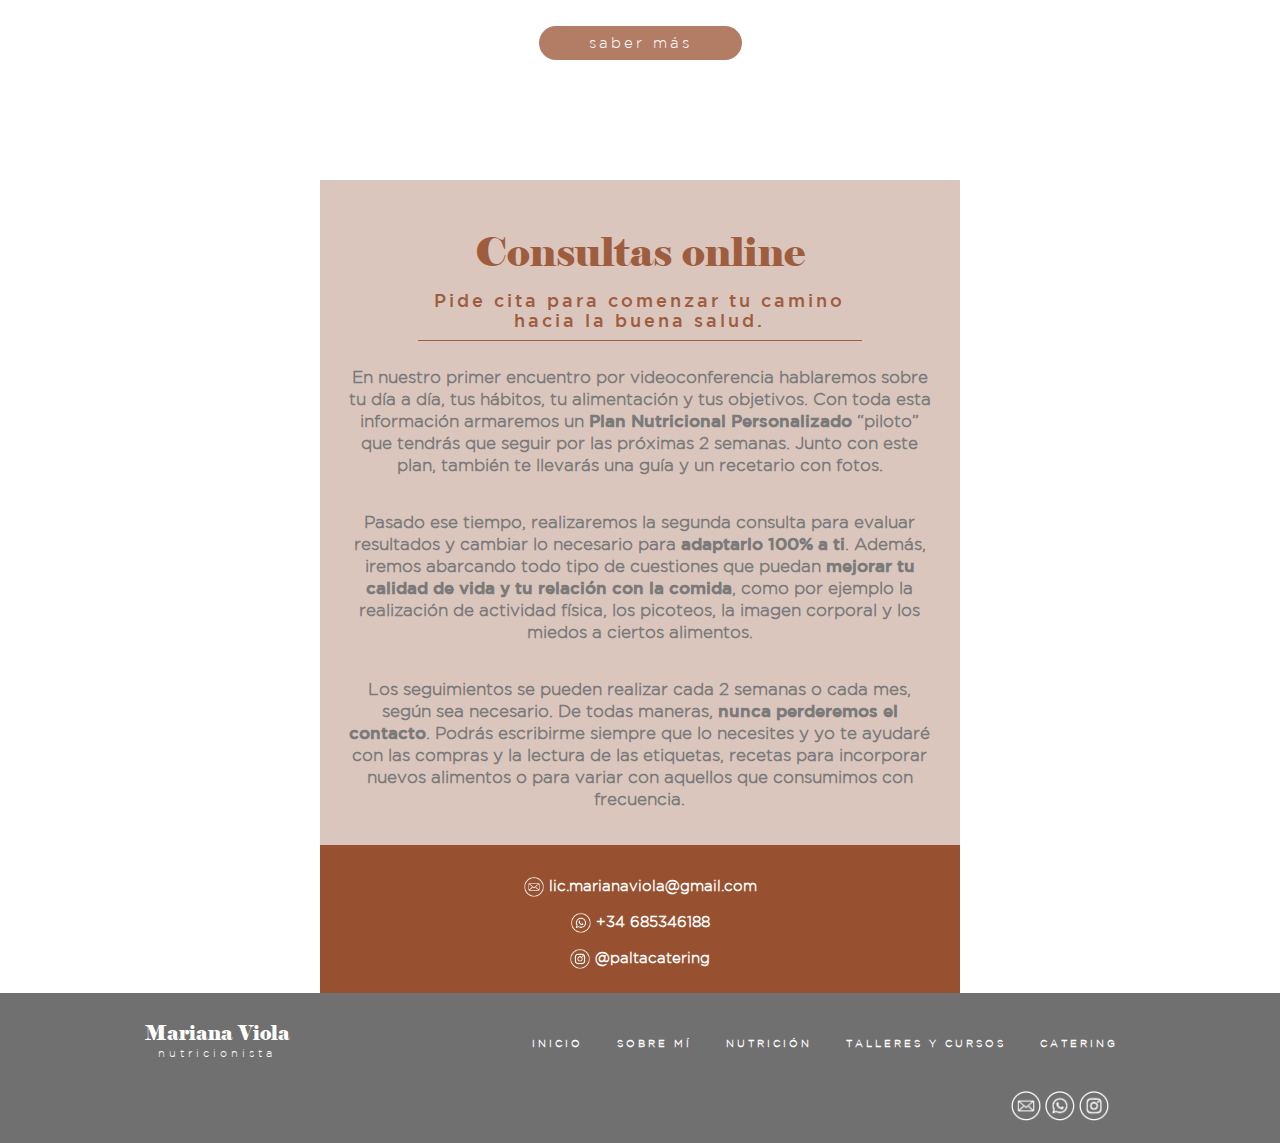
==== commit 40b94d00: "Agregados los estilos para tablet y desktop, falta catering" ====
--- a/index.html
+++ b/index.html
@@ -8,8 +8,8 @@
         <link rel="stylesheet" href="css/320.css" media="(max-width: 699.9px)">
         <!-- Link Swiper's CSS -->
         <link rel="stylesheet" href="css/swiper.min.css" media="(max-width: 699.9px)">
-        <link rel="stylesheet" href="css/700.css" media="(min-width: 700px)">
-        <!-- <link rel="stylesheet" href="css/1024.css" media="(min-width: 1024px)"> -->
+        <link rel="stylesheet" href="css/700.css" media="(min-width: 700px) and (max-width: 1023.9px)">
+        <link rel="stylesheet" href="css/1024.css" media="(min-width: 1024px)">
         <title>Mariana Viola | Nutricionista</title>
     </head>
     <body>
--- a/css/1024.css
+++ b/css/1024.css
@@ -0,0 +1,762 @@
+* {
+    margin: 0;
+    padding: 0;
+    box-sizing: border-box;
+}
+
+/*========= COLORS =========*/
+
+:root {
+    --Negrito: #707070;
+    --NegritoHover: #535252;
+    --BackRosita: #D9C2B9;
+    --MarronTitulosyTexto: #975130;
+    --TierraBotones: #B27C65;
+    --TierraBotonesHover: #d18564;
+    --Clarito: #F2EAE7;
+}
+
+/*========= HEADER =========*/
+
+header {
+    height: 80px;
+    padding: 20px;
+    display: flex;
+    justify-content: space-around;
+    position: sticky;
+    top: 0px;
+    background-color: rgba(250, 250, 250, 0.95);
+    z-index: 30;
+    margin: 0 auto;
+    border: 1px solid rgba(250, 250, 250, 0.95);
+}
+
+#logo-name {
+    order: -1;
+}
+
+#logo-name a{
+    font-family: "elephant";
+    font-size: 24px;
+    line-height: 24px;
+    color: var(--MarronTitulosyTexto);
+    text-decoration: none;
+    text-align: center;
+    cursor: pointer;
+}
+
+#logo-name a p:nth-child(2){
+    font-family: "GothamLight";
+    font-size: 13px;
+    letter-spacing: 4px;
+}
+
+/*========= MENU =========*/
+
+.menu {
+    text-align: center;
+}
+
+.menu ul {
+    list-style: none;
+    padding: 0;
+    display: flex;
+}
+
+.menu ul li{
+    font-family: "GothamLight";
+    font-weight: bold;
+    font-size: 12px;
+    letter-spacing: 2px;
+    line-height: 12px;
+    margin: 0 20px;
+}
+
+.menu ul li a{
+    color: var(--Negrito);
+    text-decoration: none;
+    display: inline-block;
+    padding: 5px 3px;
+}
+
+.menu ul li a:hover{
+    color: #000000;
+    font-weight: 1000;
+    cursor: pointer;
+}
+
+/*============ BOTÓN HAMBURGUESA ============*/
+
+#hamburger {
+    display: none;
+}
+
+/*======================================= SECCIONES =======================================*/
+
+/* SOBRE MI */
+
+.secciones .imagen-sobre-mi {
+    background: url(../recursos/imagenes/sobremi-background.png) no-repeat center;
+    height: 150px;
+    margin: 0 auto 10%;
+}
+
+.flex-container-sobre-mi {
+    display: flex;
+    position: relative;
+    margin: 40px 0 0;
+}
+
+.sobre-mi-foto {
+    background: url(../recursos/imagenes/sobremi.jpg) no-repeat center;
+    background-size: contain;
+    height: 568px;
+    width: 100%;
+    position: absolute;
+    top: -20px;
+    right: 22%;
+}
+
+.container-titulo {
+    background: #ffffff;
+    padding: 0 5% 3% 40%;
+    width: 85%;
+    margin: 0 auto;
+}
+
+.parrafos-container {
+    background: var(--TierraBotones);
+    padding: 2% 5% 5% 40%;
+    width: 85%;
+    margin: 0 auto 5%;
+}
+
+.container-titulo{
+    background: #ffffff;
+}
+
+.sobre-mi-container .parrafos{
+    color: #ffffff;
+    line-height: 30px;
+}
+
+/* NUTRICION */
+
+.secciones .imagen-nutricion {
+    background: url(../recursos/imagenes/nutricion-background.jpg) no-repeat center;
+    height: 150px;
+    margin: 0 auto 10%;
+}
+
+.no-dieta {
+    width: 60%;
+    margin-left: 15%;
+    text-align: left;
+}
+
+.cita-nutricion {
+    background-color: var(--TierraBotones);
+    color: #ffffff;
+    width: 90%;
+    padding: 30px 60px 30px 20px;
+    font-family: "GothamLight";
+    font-size: 18px;
+    font-weight: bold;
+    line-height: 18px;
+}
+
+.cita-nutricion p:nth-of-type(1){
+    text-align: center;
+    margin-bottom: 8px;
+    padding-left: 10%;
+}
+
+.cita-nutricion p:nth-of-type(2){
+    text-align: right;
+    margin-bottom: 8px;
+}
+
+.cita-nutricion p:nth-of-type(3){
+    text-align: right;
+    font-size: 13px;
+}
+
+.cinco-pilares {
+    margin: 50px 0 30px 12%;
+    width: 45%;
+}
+
+.cinco-pilares .titulo-5-pilares {
+    font-family: "GothamLight";
+    font-size: 17px;
+    line-height: 22px;
+    color: #ffffff;
+    background-color: var(--BackRosita);
+    text-align: left;
+    padding: 20px 8%;
+}
+
+.slider {
+    background-color: var(--BackRosita);
+    color: #ffffff;
+    text-align: left;
+    padding: 10px;
+}
+
+.sliders .swiper-slide {
+    display: flex;
+    align-items: flex-start;
+    margin-bottom: 20px;
+}
+
+.slider span{
+    font-family: "elephant";
+    font-size: 45px;
+    line-height: 45px;
+    margin: 0 10px;
+}
+
+#slide-1 span{
+    font-family: "elephant";
+    font-size: 45px;
+    line-height: 45px;
+    margin-right: 20px;
+}
+
+.sliders p{
+    font-family: "GothamLight";
+    font-size: 15px;
+    line-height: 18px;
+    width: 75%;
+    align-self: center;
+}
+
+.container-cinco-pilares {
+    position: relative;
+}
+
+#paginador-blanco {
+    display: none;
+}
+
+.parrafos-side-pilares {
+    position: absolute;
+    top: 20%;
+    z-index: -1;
+    background-color: var(--Clarito);
+    color: var(--Negrito);
+    padding: 30px 5% 30px 60%;
+}
+
+.parrafos-side-pilares p{
+    margin-bottom: 20px;
+    font-family: "GothamLight";
+    font-size: 15px;
+    line-height: 15px;
+}
+
+.plato-equilibrado-container {
+    display: flex;
+    align-items: center;
+    margin: 50px 0;
+}
+
+#plato-equilibrado {
+    order: -1;
+    flex: 50%;
+    text-align: right;
+}
+
+.parrafos-plato-equilibrado {
+    flex: 70%;
+}
+
+.parrafos-plato-equilibrado p{
+    padding: 0 10% 0 10%;
+}
+
+.consulta-nutricional {
+    background-color: var(--TierraBotones);
+    color: #ffffff;
+    text-align: center;
+    margin: 0 auto 50px;
+    padding: 30px;
+}
+
+.consulta-nutricional > p {
+    font-family: "GothamLight";
+    font-size: 20px;
+    line-height: 30px;
+    margin: 0 auto;
+    width: 80%;
+}
+
+.container-beneficios-consulta {
+    display: flex;
+}
+
+.consulta-nutricional .beneficios-consulta {
+    width: 70%;
+    margin: 40px auto 40px;
+}
+
+.consulta-nutricional .beneficios-consulta img{
+    width: 128px;
+    height: 128px;
+}
+
+.consulta-nutricional .beneficios-consulta p{
+    font-family: "GothamLight";
+    font-size: 20px;
+    line-height: 20px;
+    margin: 0 auto;
+    width: 80%;
+}
+
+.parrafos-finales {
+    display: flex;
+    width: 100%;
+    margin: 50px auto;
+}
+
+.parrafos-finales p:nth-of-type(1) {
+    padding: 2% 5% 2% 10%;
+}
+
+.parrafos-finales p:nth-of-type(2) {
+    padding: 2% 10% 2% 5%;
+}
+
+/* TALLERES Y CURSOS */
+
+.secciones .imagen-talleres-y-cursos {
+    background: url(../recursos/imagenes/talleresycursos-background.jpg) no-repeat center;
+    height: 150px;
+    margin: 0 auto 10%;
+}
+
+.talleres-intro .titulosH2, .talleres-intro .parrafo-intro {
+    width: 60%;
+    margin: 40px auto;
+    text-align: center;
+}
+
+.talleres-ocultos {
+    display: none;
+}
+
+.taller-numero {
+    display: flex;
+    flex-wrap: wrap;
+    justify-content: space-evenly;
+}
+
+.taller {
+    width: 200px;
+}
+
+.taller-contenedor {
+    height: 353px;
+    margin-top: 40px;
+}
+ 
+.talleres img {
+    width: 100%;
+    margin: 0 auto;
+}
+
+.talleres h3 {
+    font-family: "GothamLight";
+    font-size: 15px;
+    line-height: 20px;
+    color: var(--MarronTitulosyTexto);
+    margin: 10px auto 15px;
+    width: 95%;
+    text-align: center;
+}
+
+.talleres h3:nth-of-type(1) {
+    height: 40px;
+}
+
+.talleres p {
+    font-family: "GothamLight";
+    font-size: 14px;
+    line-height: 18px;
+    color: var(--Negrito);
+    margin: 10px auto 15px;
+    padding-bottom: 15px;
+    width: 95%;
+    text-align: center;
+}
+
+.taller-contenedor {
+    box-shadow: 1px 3px 6px 0px rgba(0, 0, 0, 0.2);
+    margin-bottom: 10px;
+} 
+
+.antropometria {
+    background-color: var(--Clarito);
+    padding: 50px 0 50px;
+    margin-top: 50px;
+    position: relative;
+    overflow: hidden;
+}
+
+.antropometria h2{
+    font-family: "elephant";
+    font-size: 30px;
+    font-weight: 1;
+    line-height: 33px;
+    color: var(--MarronTitulosyTexto);
+    margin: 0 auto 30px;
+    text-align: center;
+}
+
+.antropometria p{
+    padding: 0 660px 0 5%;
+    text-align: right;
+}
+
+
+.antropometria .imagen-antropometria {
+    background: url(../recursos/imagenes/antropometria-desktop.jpg) no-repeat center;
+    background-size: contain;
+    height: 633.5px;
+    width: 581.7px;
+    margin-right: 3%;
+    position: absolute;
+    top: 110px;
+    right: 0;
+}
+
+/* CATERING */
+
+
+/*===================== SOBRE MI DEL INICIO =====================*/
+
+.sobre-mi{
+    background-color: var(--BackRosita);
+}
+
+.sobre-mi-div{
+    display: flex;
+    justify-content: space-around;
+    position: relative;
+}
+
+.sobre-mi-div .sobre-mi-foto-perfil {
+    background: url(../recursos/imagenes/sobremi.jpg) no-repeat left;
+    background-size: contain;
+    height: 400px;
+    width: 250.78px;
+    position: absolute;
+    top: 0px;
+    left: 65%;
+}
+
+.sobre-mi-cita {
+    text-align: right;
+    flex: 55%;
+    padding-left: 12%;
+    padding-right: 40%;
+    margin-top: 3%;
+    height: 320px;
+}
+
+.sobre-mi p:nth-of-type(1) {
+    margin: 20px 0;
+    font-family: "elephant";
+    font-size: 30px;
+    line-height: 30px;
+    color: var(--MarronTitulosyTexto);
+}
+
+.sobre-mi p:nth-of-type(2) {
+    margin-bottom: 20px;
+    font-family: "GothamBold";
+    font-size: 20px;
+    color: #ffffff;
+}
+
+.botones {
+    font-family: "GothamLight";
+    font-size: 15px;
+    letter-spacing: 3px;
+    color: #ffffff;
+    background-color: var(--TierraBotones);
+    border: none;
+    padding: 8px 50px;
+    border-radius: 40px;
+}
+
+.botones:hover {
+    cursor: pointer;
+    background-color: var(--TierraBotonesHover);
+}
+
+/*===================== NUTRICION DEL INICIO =====================*/
+
+.nutricion {
+    width: 75%;
+    margin: 120px auto 80px;
+    text-align: center;
+    padding: 20px 0 40px;
+}
+
+.parrafo-metodo {
+    font-family: "GothamLight";
+    font-weight: bold;
+    font-size: 28px;
+    line-height: 30px;
+    letter-spacing: 3px;
+    color: var(--MarronTitulosyTexto);
+}
+
+.titulo-mayuscula {
+    font-family: "elephant";
+    font-size: 40px;
+    font-weight: 1;
+    line-height: 47px;
+    color: var(--MarronTitulosyTexto)
+}
+
+.parrafos {
+    font-family: "GothamLight";
+    font-weight: bold;
+    font-size: 18px;
+    line-height: 23px;
+    color: var(--Negrito);
+    margin: 30px 0 35px;
+}
+
+.nutricion .parrafos {
+    width: 50%;
+    margin-left: auto;
+    margin-right: auto; 
+}
+
+/*===================== TALLERES Y CURSOS DEL INICIO =====================*/
+
+.talleres-y-cursos {
+    background-color: var(--Clarito);
+    padding: 80px 0;
+    display: flex;
+    position: relative;
+}
+
+.intro {
+    width: 70%;
+    text-align: right;
+    flex: 60%;
+    padding: 0 15px;
+}
+
+.titulosH2 {
+    font-family: "elephant";
+    font-size: 40px;
+    line-height: 45px;
+    color: var(--MarronTitulosyTexto);
+    font-weight: 1;
+}
+
+.intro .titulosH2 {
+    width: 90%;
+    margin: 0 auto 20px;
+    padding-left: 20%;
+}
+
+.intro .parrafos {
+    width: 90%;
+    text-align: right;
+    margin: 40px auto;
+    padding-left: 20%;
+}
+
+.flex-item-talleres-foto {
+    width: 100%;
+    order: 5;
+    flex: 40%;
+}
+
+.talleres-y-cursos .talleres-foto{
+    background: url(../recursos/imagenes/talleres.png) no-repeat center top;
+    background-size: contain;
+    height: 270px;
+    width: 100%;
+}
+
+#talleres-boton {
+    margin: 0 auto;
+    text-align: center;
+    order: 3;
+    position: absolute;
+    top: 65%;
+    left: 38%;
+}
+
+/*===================== CATERING DEL INICIO =====================*/
+
+.catering {
+    width: 85%;
+    margin: 80px auto;
+    padding: 40px 0 40px;
+    text-align: center;
+}
+
+.catering .parrafos {
+    width: 60%;
+    margin-left: auto;
+    margin-right: auto;
+}
+
+/*===================== CONSULTAS ONLINE DEL INICIO =====================*/
+
+.consultas-online {
+    background: url(../recursos/imagenes/cherrysBackground.png) no-repeat;
+    background-size: cover;
+    background-attachment: fixed;
+}
+
+.consultas-online .div-consultas {
+    width: 50%;
+    background-color: var(--BackRosita);
+    opacity: 0.93;
+    margin: 0 auto;
+    padding: 20px 3px 10px;
+    text-align: center;
+}
+
+.consultas-online .titulosH2 {
+    margin-top: 30px;
+}
+
+.consultas-online .parrafo-cita {
+    font-family: "GothamMedium";
+    font-size: 18px;
+    line-height: 20px;
+    letter-spacing: 3px;
+    color: var(--MarronTitulosyTexto);
+    margin: 10px auto; 
+    padding: 5px 10px 10px 10px;
+    width: 70%;
+    border-bottom: 1px solid var(--MarronTitulosyTexto);
+}
+
+.div-parrafos span {
+    font-family: "GothamMedium";
+    font-weight: 1000;
+}
+
+#parrafo-1, #parrafo-2, #parrafo-3 {
+    font-family: "GothamLight";
+    font-size: 17px;
+    font-weight: bold;
+    line-height: 22px;
+    color: var(--Negrito);
+    margin: 15px auto; 
+    padding: 10px;
+    width: 95%;
+}
+
+.contacto {
+    font-family: "GothamLight";
+    font-size: 15px;
+    font-weight: bold;
+    line-height: 18px;
+    width: 50%;
+    background-color: var(--MarronTitulosyTexto);
+    margin: 0 auto;
+    padding: 20px 3px 20px;
+}
+
+.contacto div{
+    margin-top: 12px;
+    display: flex;
+    justify-content: center;
+}
+
+
+.contacto img:hover {
+    transform: scale(0.9);
+}
+
+.contacto a{
+    text-decoration: none;
+    color: #ffffff;
+}
+
+.contacto a:nth-of-type(2){
+    margin-left: 5px;
+}
+.contacto a:nth-of-type(2):hover{
+    border-bottom: 1px solid #ffffff;
+}
+
+/*===================== FOOTER =====================*/
+
+footer {
+    background-color: var(--Negrito);
+    height: 150px;
+    position: relative;
+    display: flex;
+}
+
+#footer-primer-div{
+    width: 95%;
+    margin: 0 auto 50px;
+    padding: 10px 0 10px;
+    display: flex;
+    justify-content: space-around;
+    align-items: center;
+}
+
+#logo-name-footer a{
+    font-family: "elephant";
+    font-size: 20px;
+    line-height: 20px;
+    color: #ffffff;
+    text-decoration: none;
+    text-align: center;
+}
+
+#logo-name-footer a p:nth-child(2){
+    font-family: "GothamLight";
+    font-size: 11px;
+    letter-spacing: 4px;
+}
+
+#div-redes {
+    position: absolute;
+    top: 65%;
+    left: 79%;
+}
+
+#div-redes img:hover {
+    transform: scale(0.9);
+}
+
+#div-lista-footer ul{
+    display: flex;
+}
+#div-lista-footer ul li{
+    list-style: none;
+    font-family: "GothamLight";
+    font-size: 10px;
+    font-weight: bold;
+    line-height: 13px;
+    letter-spacing: 3px;
+    padding: 0px 7px 0px;
+    margin: 0 10px;
+}
+
+#div-lista-footer ul li a{
+    text-decoration: none;
+    color: #ffffff;
+}
+
+#div-lista-footer ul li a:hover{
+    cursor: pointer;
+    color: #ffffffbd;
+    font-weight: 1000;
+}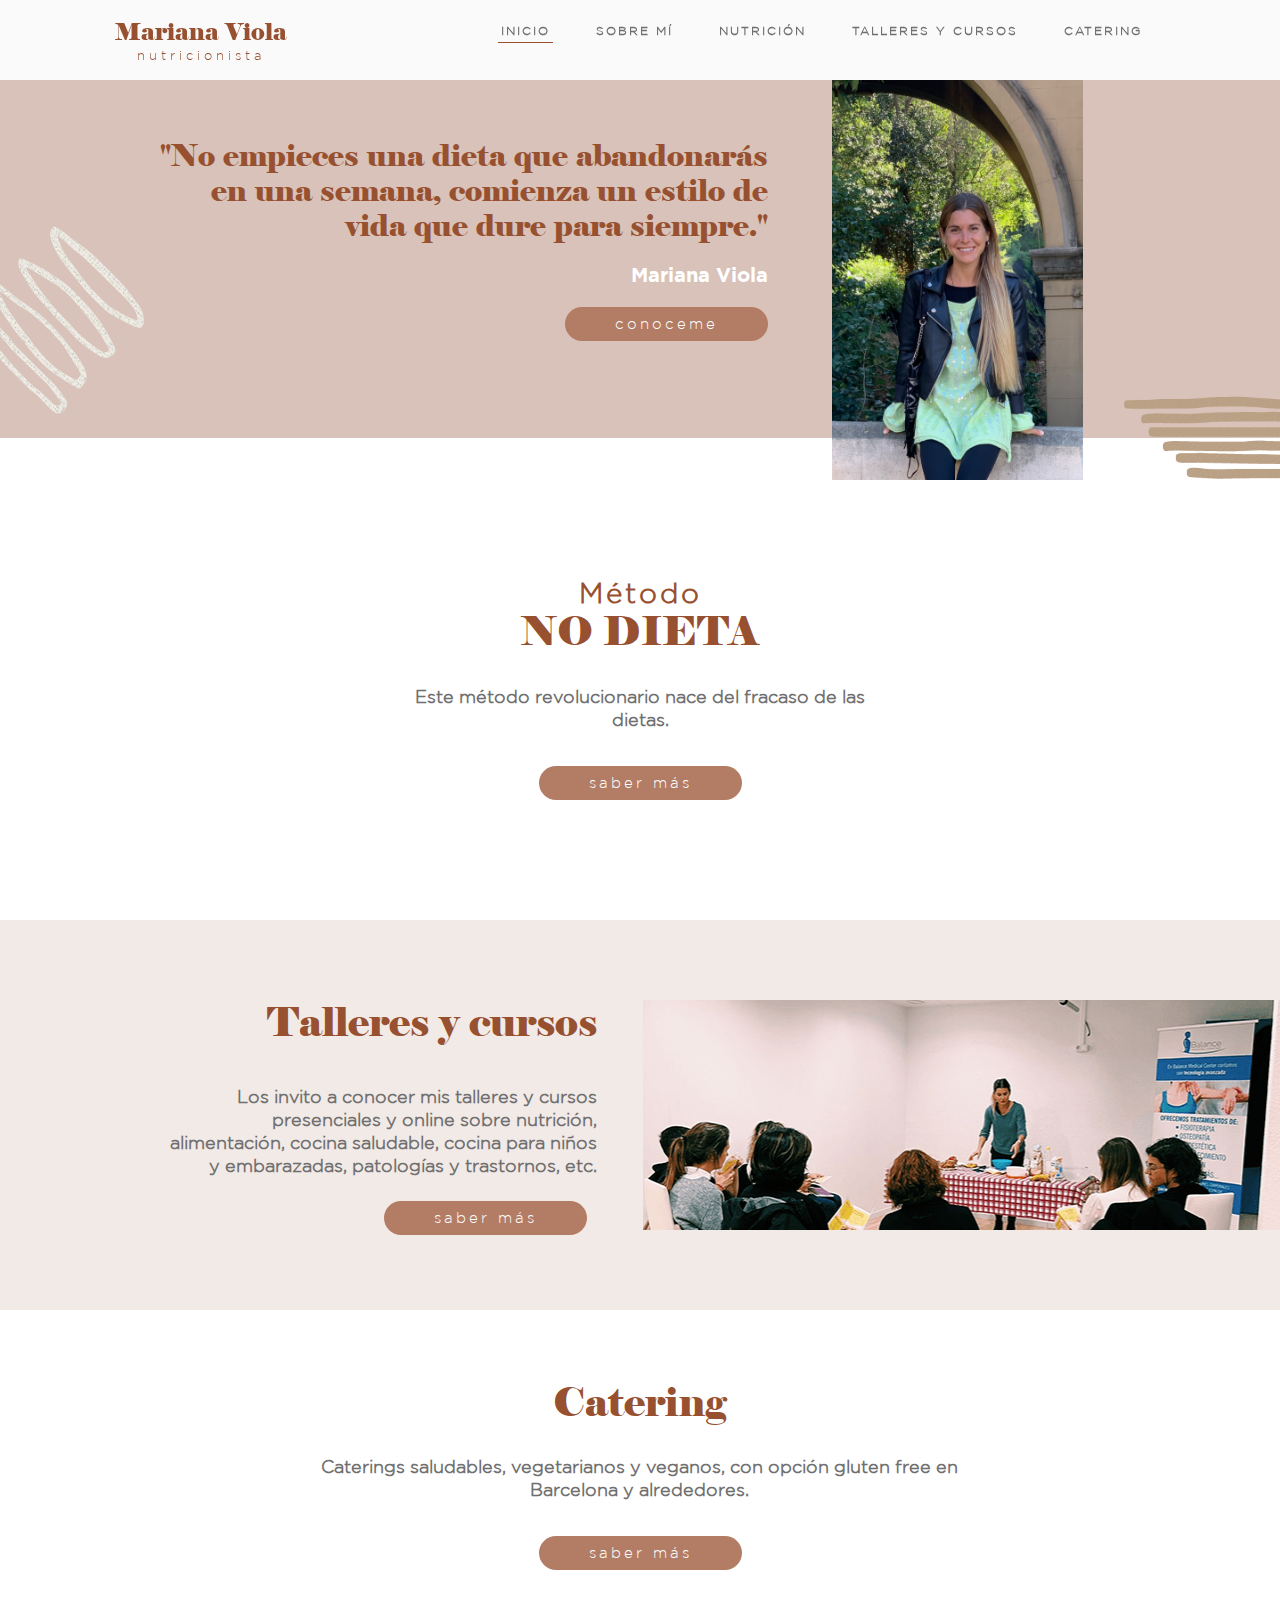
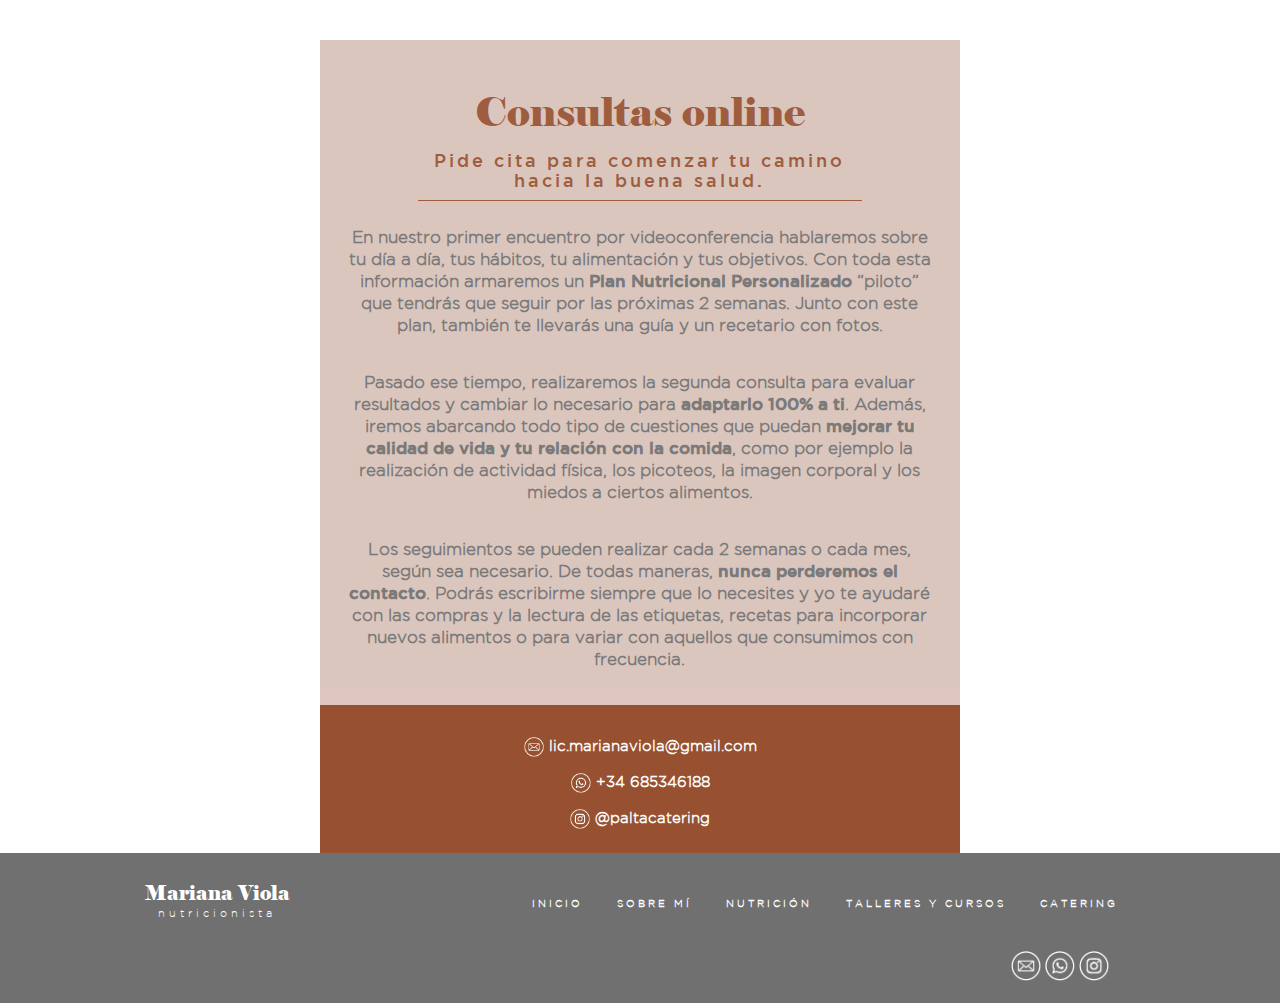
==== commit 064d9333: "Correccion por buenas practicas html validator-1" ====
--- a/index.html
+++ b/index.html
@@ -41,7 +41,7 @@
                     <div class="sobre-mi-cita">
                         <p>"No empieces una dieta que abandonarás en una semana, comienza un estilo de vida que dure para siempre."</p>
                         <p>Mariana Viola</p>
-                        <a href="sobre-mi.html"><button class="botones">conoceme</button></a>
+                        <button class="botones"><a href="sobre-mi.html">conoceme</a></button>
                     </div>
                 </div>
             </section>
@@ -49,7 +49,7 @@
                 <p class="parrafo-metodo">Método</p>
                 <h1 class="titulo-mayuscula">NO DIETA</h1>
                 <p class="parrafos">Este método revolucionario nace del fracaso de las dietas.</p>
-                <a href="nutricion.html"><button class="botones">saber más</button></a>
+                <button class="botones"><a href="nutricion.html">saber más</a></button>
             </section>
             <section class="talleres-y-cursos">
                 <div class="intro">
@@ -60,13 +60,13 @@
                     <div class="talleres-foto"></div>
                 </div>
                 <div id="talleres-boton">
-                    <a href="talleres-y-cursos.html"><button class="botones">saber más</button></a>
+                    <button class="botones"><a href="talleres-y-cursos.html">saber más</a></button>
                 </div>
             </section>
             <section class="catering">
                     <h2 class="titulosH2">Catering</h2>
                     <p class="parrafos">Caterings saludables, vegetarianos y veganos, con opción gluten free en Barcelona y alrededores.</p>
-                    <a href="catering.html"><button class="botones">saber más</button></a>
+                    <button class="botones"><a href="catering.html">saber más</a></button>
             </section>
             <section class="consultas-online">
                 <div class="div-consultas">
@@ -88,13 +88,13 @@
                 </div>
                 <div class="contacto">
                     <div>
-                        <a href="mailto:lic.marianaviola@gmail.com" target="_blank"><img src="recursos/iconos/mail.png" alt="Logo del mail" width="20px" height="20px"></a>
+                        <a href="mailto:lic.marianaviola@gmail.com" target="_blank"><img src="recursos/iconos/mail.png" alt="Logo del mail"></a>
                         <a href="mailto:lic.marianaviola@gmail.com" target="_blank"> lic.marianaviola@gmail.com</a></div>
                     <div>
-                        <a href="https://wa.me/34685346188" target="_blank"><img src="recursos/iconos/whatsapp.png" alt="Logo del whatsapp" width="20px" height="20px"></a>
+                        <a href="https://wa.me/34685346188" target="_blank"><img src="recursos/iconos/whatsapp.png" alt="Logo del whatsapp"></a>
                         <a href="https://wa.me/34685346188" target="_blank"> +34 685346188</a></div>
                     <div>
-                        <a href="https://www.instagram.com/paltacatering/" target="_blank"><img src="recursos/iconos/instagram.png" alt="Logo del instagram" width="20px" height="20px"></a>
+                        <a href="https://www.instagram.com/paltacatering/" target="_blank"><img src="recursos/iconos/instagram.png" alt="Logo del instagram"></a>
                         <a href="https://www.instagram.com/paltacatering/" target="_blank"> @paltacatering</a>
                     </div>
                 </div>
@@ -109,9 +109,9 @@
                     </a>
                 </div>
                 <div id="div-redes">
-                    <a href="mailto:lic.marianaviola@gmail.com" target="_blank"><img src="recursos/iconos/mail.png" alt="Logo del mail" width="30px"></a>
-                    <a href="https://wa.me/34685346188" target="_blank"><img src="recursos/iconos/whatsapp.png" alt="Logo del whatsapp" width="30px"></a>
-                    <a href="https://www.instagram.com/paltacatering/" target="_blank"><img src="recursos/iconos/instagram.png" alt="Logo del instagram" width="30px"></a>
+                    <a href="mailto:lic.marianaviola@gmail.com" target="_blank"><img src="recursos/iconos/mail.png" alt="Logo del mail"></a>
+                    <a href="https://wa.me/34685346188" target="_blank"><img src="recursos/iconos/whatsapp.png" alt="Logo del whatsapp"></a>
+                    <a href="https://www.instagram.com/paltacatering/" target="_blank"><img src="recursos/iconos/instagram.png" alt="Logo del instagram"></a>
                 </div>
                 <div id="div-lista-footer">
                     <ul>
--- a/css/320.css
+++ b/css/320.css
@@ -48,7 +48,6 @@
 
 .menu {
     display: none;
-    position: fixed;
     text-align: left;
     position: absolute;
     left: 0px;
@@ -73,7 +72,7 @@
 
 .menu ul li a{
     margin: 0 0 0 30px;
-    padding: 30px 10px 5px 0px;
+    padding: 30px 10px 10px 0px;
     color: var(--Negrito);
     text-decoration: none;
     display: inline-block;
@@ -131,7 +130,7 @@
 
 .secciones .div-imagen {
     overflow: hidden;
-    margin: 15px auto 20px;
+    margin: 0px auto 20px;
     height: 150px;
 }
 
@@ -144,13 +143,18 @@
 /* SOBRE MI */
 
 .secciones .imagen-sobre-mi {
-    background: url(../recursos/imagenes/sobremi-background.png) no-repeat center;
+    background: url(../recursos/imagenes/sobremi-mobile.png) no-repeat top center;
 }
 
 /* NUTRICION */
 
 .secciones .imagen-nutricion {
-    background: url(../recursos/imagenes/nutricion-background.jpg) no-repeat center;
+    background: url(../recursos/imagenes/nutricion-mobile.png) no-repeat center;
+    background-size: cover;
+}
+
+.cita-nutricion {
+    display: none;
 }
 
 .cinco-pilares {
@@ -200,6 +204,10 @@
     width: 92%;
 }
 
+.parrafos-side-pilares {
+    display: none;
+}
+
 #plato-equilibrado {
     width: 90%;
     margin: 20px auto 10px;
@@ -216,7 +224,7 @@
 
 .consulta-nutricional p {
     font-family: "GothamLight";
-    font-size: 14px;
+    font-size: 16px;
     line-height: 16px;
     margin: 0 auto;
 }
@@ -227,17 +235,19 @@
 }
 
 .consulta-nutricional .beneficios-consulta img{
-    width: 60%;
+    width: 128px;
+    height: 128px;
 }
 
 /* TALLERES Y CURSOS */
 
 .secciones .imagen-talleres-y-cursos {
-    background: url(../recursos/imagenes/talleresycursos-background.jpg) no-repeat center;
+    background: url(../recursos/imagenes/talleres-mobile.png) no-repeat center;
+    background-size: cover;
 }
 
 .talleres img {
-    width: 230px;
+    width: 257px;
     margin: 0 auto;
 }
 
@@ -245,7 +255,7 @@
     font-family: "GothamLight";
     font-size: 17px;
     line-height: 20px;
-    color: var(--MarronTitulosyTexto);
+    color: #ffffff;
     margin: 10px auto 15px;
     width: 95%;
 }
@@ -253,23 +263,29 @@
 .talleres p {
     font-family: "GothamLight";
     font-size: 14px;
+    font-weight: 1;
     line-height: 16px;
-    color: var(--Negrito);
+    color: #ffffff;
     margin: 10px auto 15px;
     padding-bottom: 15px;
     width: 95%;
 }
 
 .taller-contenedor {
-    box-shadow: 1px 3px 6px 0px rgba(0, 0, 0, 0.2);
-    margin-bottom: 10px;
-    height: 342px;
+    margin: 0 auto 10px;
+    width: 257px;
+    height: 350px;
+    background-color: var(--BackRosita);
 }
 
 #taller-1, #taller-2, #taller-3, #taller-4, #taller-5 {
     height: 400px;
     margin: 0 auto;
     padding: 20px;
+}
+
+.myTaller {
+    display: none;
 }
 
 .antropometria {
@@ -293,19 +309,43 @@
 }
 
 .antropometria .imagen-antropometria {
-    background: url(../recursos/imagenes/antropometria.png) no-repeat center;
+    background: url(../recursos/imagenes/antropometria-mobile.jpg) no-repeat center;
     height: 371px;
 }
 
 /* CATERING */
 
 .secciones .imagen-catering {
-    background: url(../recursos/imagenes/catering-background.jpg) no-repeat center;
-}
-
-.secciones .imagen-catering2 {
-    background: url(../recursos/imagenes/catering-background2.png) no-repeat left;
-    height: 277px;
+    background: url(../recursos/imagenes/catering-mobile.png) no-repeat center;
+    background-size: cover;
+}
+
+.foto-catering-1 {
+    background: url(../recursos/imagenes/catering-1.jpg) no-repeat center center;
+}
+.foto-catering-2 {
+    background: url(../recursos/imagenes/catering-2.jpg) no-repeat center center;
+}
+.foto-catering-3 {
+    background: url(../recursos/imagenes/catering-3.jpg) no-repeat center center;
+}
+.foto-catering-4 {
+    background: url(../recursos/imagenes/catering-4.jpg) no-repeat center center;
+}
+.foto-catering-5 {
+    background: url(../recursos/imagenes/catering-5.jpg) no-repeat center center;
+}
+.foto-catering-6 {
+    background: url(../recursos/imagenes/catering-6.jpg) no-repeat center center;
+}
+.foto-catering-7 {
+    background: url(../recursos/imagenes/catering-7.jpg) no-repeat center center;
+}
+
+.foto-catering{
+    background-size: cover;
+    height: 250px;
+    position: relative;
 }
 
 .grid-container {
@@ -317,19 +357,109 @@
     width: 100px;
     object-fit: cover;
     margin-bottom: 5px;
+    border-radius: 5px;
+}
+
+#item-1 {
+    background: url(../recursos/imagenes/grilla-catering/mobile/imagen-1.jpg) no-repeat center center;
+    height: 100px;
+}
+
+#item-2 {
+    background: url(../recursos/imagenes/grilla-catering/mobile/imagen-2.jpg) no-repeat center center;
+    height: 100px;
+}
+
+#item-3 {
+    background: url(../recursos/imagenes/grilla-catering/mobile/imagen-3.jpg) no-repeat center center;
+    height: 100px;
+}
+
+#item-4 {
+    background: url(../recursos/imagenes/grilla-catering/mobile/imagen-4.jpg) no-repeat center center;
+    height: 132.77px;
+}
+
+#item-5 {
+    background: url(../recursos/imagenes/grilla-catering/mobile/imagen-5.jpg) no-repeat center center;
+    height: 75px;
+}
+
+#item-6 {
+    background: url(../recursos/imagenes/grilla-catering/mobile/imagen-6.jpg) no-repeat center center;
+    height: 75px;
+}
+
+#item-7 {
+    background: url(../recursos/imagenes/grilla-catering/mobile/imagen-7.jpg) no-repeat center center;
+    height: 132.77px;
+}
+
+#item-8 {
+    background: url(../recursos/imagenes/grilla-catering/mobile/imagen-8.jpg) no-repeat center center;
+    height: 75px;
+}
+
+#item-9 {
+    background: url(../recursos/imagenes/grilla-catering/mobile/imagen-9.jpg) no-repeat center center;
+    height: 75px;
+}
+
+#item-10 {
+    background: url(../recursos/imagenes/grilla-catering/mobile/imagen-10.jpg) no-repeat center center;
+    height: 75px;
+}
+
+#item-11 {
+    background: url(../recursos/imagenes/grilla-catering/mobile/imagen-11.jpg) no-repeat center center;
+    height: 100px;
+}
+
+#item-12 {
+    background: url(../recursos/imagenes/grilla-catering/mobile/imagen-12.jpg) no-repeat center center;
+    height: 100px;
+}
+
+#item-13 {
+    background: url(../recursos/imagenes/grilla-catering/mobile/imagen-13.jpg) no-repeat bottom left;
+    height: 75px;
 }
 
 /*===================== SOBRE MI DEL INICIO =====================*/
 
 .sobre-mi{
     background-color: var(--BackRosita);
-}
-
-.sobre-mi div{
+    position: relative;
+    overflow: hidden;
+}
+
+.sobre-mi::before{
+    content: url(../recursos/imagenes/firulete-mobile.png);
+    display: block;
+    position: absolute;
+    left: 0px;
+    top: 18px;
+}
+
+.sobre-mi::after{
+    content: url(../recursos/imagenes/firulete-mobile2.png);
+    display: block;
+    position: absolute;
+    right: -16px;
+    bottom: 10px;
+}
+
+.sobre-mi-div{
     margin: 20px auto;
     padding: 20px 0 40px;
     width: 75%;
     text-align: center;
+    position: relative;
+}
+
+.sobre-mi-div .sobre-mi-foto-perfil {
+    background: url(../recursos/imagenes/perfil-mobile.png) no-repeat center;
+    height: 122px;
 }
 
 .sobre-mi p:nth-of-type(1) {
@@ -358,6 +488,11 @@
     border-radius: 40px;
 }
 
+.botones a{
+    text-decoration: none;
+    color: #ffffff;
+}
+
 .botones:hover {
     cursor: pointer;
     background-color: var(--TierraBotonesHover);
@@ -405,7 +540,7 @@
     padding: 40px 0 40px;
 }
 
-.talleres-y-cursos div:first-of-type {
+.talleres-y-cursos .intro {
     width: 90%;
     margin: 0 auto;
     text-align: center;
@@ -423,14 +558,17 @@
     display: block;
 }
 
-.talleres-y-cursos div:nth-of-type(2) {
-    margin: 0 auto;
-    text-align: center;
-}
-
-.talleres-y-cursos img{
+.talleres-y-cursos .talleres-foto{
+    background: url(../recursos/imagenes/talleres-mobile.png) no-repeat center;
+    background-size: cover;
+    height: 230px;
     width: 100%;
-    margin-bottom: 20px;
+    margin-bottom: 30px;
+}
+
+#talleres-boton {
+    margin: 0 auto;
+    text-align: center;
 }
 
 /*===================== CATERING DEL INICIO =====================*/
@@ -445,8 +583,9 @@
 /*===================== CONSULTAS ONLINE DEL INICIO =====================*/
 
 .consultas-online {
-    background: url(../recursos/imagenes/cherrysBackground.png) no-repeat;
+    background: url(../recursos/imagenes/cherrysBackground.jpg) no-repeat;
     background-size: cover;
+    background-attachment: fixed;
 }
 
 .consultas-online .div-consultas {
@@ -488,10 +627,15 @@
     overflow: auto;
 }
 
+.contacto {
+    display: none;
+}
+
 /*===================== FOOTER =====================*/
 
 footer {
     background-color: var(--Negrito);
+    position: relative;
 }
 
 footer div:nth-of-type(1){
@@ -499,7 +643,11 @@
     margin: 0 auto;
     padding: 10px 0 10px;
     display: flex;
-    justify-content: space-around;
+    justify-content: space-between;
+}
+
+#logo-name-footer {
+    margin-left: 10%;
 }
 
 #logo-name-footer a{
@@ -517,10 +665,14 @@
     letter-spacing: 4px;
 }
 
-#logo-redes {
-    display: flex;
-    flex-direction: column;
-    align-items: center;
+#div-redes {
+    position: absolute;
+    top: 60%;
+    left: 15%;
+}
+
+#div-redes img{
+    width: 30px;
 }
 
 #div-lista-footer {
--- a/css/700.css
+++ b/css/700.css
@@ -28,7 +28,7 @@
     background-color: rgba(250, 250, 250, 0.95);
     z-index: 30;
     margin: 0 auto;
-    border: 1px solid rgba(250, 250, 250, 0.95);
+    border: 0.1px solid rgba(250, 250, 250, 0.95);
 }
 
 #logo-name {
@@ -96,8 +96,10 @@
 /* SOBRE MI */
 
 .secciones .imagen-sobre-mi {
-    background: url(../recursos/imagenes/sobremi-background.png) no-repeat center;
-    height: 150px;
+    background: url(../recursos/imagenes/sobremi-tablet.png) no-repeat right;
+    background-size: cover;
+    background-attachment: fixed;
+    height: 250px;
     margin: 0 auto 10%;
 }
 
@@ -105,6 +107,32 @@
     display: flex;
     position: relative;
     margin: 40px 0 0;
+}
+
+.flex-container-sobre-mi::before{
+    background-image: url(../recursos/imagenes/firulete-desktop2.png);
+    background-size: 80px 120px;
+    display: inline-block;
+    width: 80px;
+    height: 120px;
+    position: absolute; 
+    top: 40%;
+    right: 0;
+    content: "";
+    z-index: -1;
+}
+
+.flex-container-sobre-mi::after{
+    background-image: url(../recursos/imagenes/firulete-desktop.png);
+    background-size: 220px 100px;
+    display: inline-block;
+    width: 220px;
+    height: 100px;
+    position: absolute;
+    left: 0px;
+    bottom: 27%;
+    content: "";
+    z-index: 10;
 }
 
 .sobre-mi-foto {
@@ -143,8 +171,9 @@
 /* NUTRICION */
 
 .secciones .imagen-nutricion {
-    background: url(../recursos/imagenes/nutricion-background.jpg) no-repeat center;
-    height: 150px;
+    background: url(../recursos/imagenes/nutricion-tablet.png) no-repeat center center;
+    background-size: cover;
+    height: 250px;
     margin: 0 auto 10%;
 }
 
@@ -222,7 +251,7 @@
     line-height: 16px;
     width: 75%;
     align-self: center;
-    padding-left: 10px;
+    padding-left: 5px;
 }
 
 .container-cinco-pilares {
@@ -322,8 +351,9 @@
 /* TALLERES Y CURSOS */
 
 .secciones .imagen-talleres-y-cursos {
-    background: url(../recursos/imagenes/talleresycursos-background.jpg) no-repeat center;
-    height: 150px;
+    background: url(../recursos/imagenes/talleres.jpg) no-repeat center;
+    background-size: cover;
+    height: 250px;
     margin: 0 auto 10%;
 }
 
@@ -337,7 +367,7 @@
     display: none;
 }
 
-#taller-numero {
+.taller-numero {
     display: flex;
     flex-wrap: wrap;
     justify-content: space-evenly;
@@ -361,7 +391,7 @@
     font-family: "GothamLight";
     font-size: 17px;
     line-height: 20px;
-    color: var(--MarronTitulosyTexto);
+    color: #ffffff;
     margin: 10px auto 15px;
     width: 95%;
     text-align: center;
@@ -374,8 +404,9 @@
 .talleres p {
     font-family: "GothamLight";
     font-size: 14px;
+    font-weight: 1;
     line-height: 16px;
-    color: var(--Negrito);
+    color: #ffffff;
     margin: 10px auto 15px;
     padding-bottom: 15px;
     width: 95%;
@@ -383,8 +414,8 @@
 }
 
 .taller-contenedor {
-    box-shadow: 1px 3px 6px 0px rgba(0, 0, 0, 0.2);
     margin-bottom: 10px;
+    background-color: var(--BackRosita);
 } 
 
 .antropometria {
@@ -421,7 +452,7 @@
 }
 
 .antropometria .imagen-antropometria {
-    background: url(../recursos/imagenes/antropometria.png) no-repeat center;
+    background: url(../recursos/imagenes/antropometria-mobile.jpg) no-repeat center;
     height: 371px;
     width: 45%;
     order: 3;
@@ -431,29 +462,147 @@
 /* CATERING */
 
 .secciones .imagen-catering {
-    background: url(../recursos/imagenes/catering-background.jpg) no-repeat center;
-}
-
-.secciones .imagen-catering2 {
-    background: url(../recursos/imagenes/catering-background2.png) no-repeat left;
-    height: 277px;
+    background: url(../recursos/imagenes/catering-tablet.png) no-repeat center;
+    background-size: cover;
+    height: 250px;
+    margin: 0 auto 10%;
+}
+
+.foto-catering-1 {
+    background: url(../recursos/imagenes/catering-1.jpg) no-repeat center center;
+}
+.foto-catering-2 {
+    background: url(../recursos/imagenes/catering-2.jpg) no-repeat center center;
+}
+.foto-catering-3 {
+    background: url(../recursos/imagenes/catering-3.jpg) no-repeat center center;
+}
+.foto-catering-4 {
+    background: url(../recursos/imagenes/catering-4.jpg) no-repeat center center;
+}
+.foto-catering-5 {
+    background: url(../recursos/imagenes/catering-5.jpg) no-repeat center center;
+}
+.foto-catering-6 {
+    background: url(../recursos/imagenes/catering-6.jpg) no-repeat center center;
+}
+.foto-catering-7 {
+    background: url(../recursos/imagenes/catering-7.jpg) no-repeat center center;
+}
+
+.foto-catering{
+    background-size: cover;
+    height: 250px;
+    position: relative;
 }
 
 .grid-container {
-    margin: 10px auto 40px;
+    margin: 10px auto 60px;
     padding: 5px;
 }
 
 .grid-item {
-    width: 100px;
+    width: 200px;
     object-fit: cover;
-    margin-bottom: 5px;
+    margin-bottom: 10px;
+    border-radius: 5px;
+}
+
+
+#item-1 {
+    background: url(../recursos/imagenes/grilla-catering/tablet-desktop/1.jpg) no-repeat center center;
+    height: 200px;
+}
+
+#item-2 {
+    background: url(../recursos/imagenes/grilla-catering/tablet-desktop/2.jpg) no-repeat center center;
+    height: 200px;
+}
+
+#item-3 {
+    background: url(../recursos/imagenes/grilla-catering/tablet-desktop/3.jpg) no-repeat center center;
+    height: 200px;
+}
+
+#item-4 {
+    background: url(../recursos/imagenes/grilla-catering/tablet-desktop/4.jpg) no-repeat center center;
+    height: 265.5px;
+}
+
+#item-5 {
+    background: url(../recursos/imagenes/grilla-catering/tablet-desktop/5.jpg) no-repeat center center;
+    height: 150px;
+}
+
+#item-6 {
+    background: url(../recursos/imagenes/grilla-catering/tablet-desktop/6.jpg) no-repeat center center;
+    height: 150px;
+}
+
+#item-7 {
+    background: url(../recursos/imagenes/grilla-catering/tablet-desktop/7.jpg) no-repeat center center;
+    height: 265.5px;
+}
+
+#item-8 {
+    background: url(../recursos/imagenes/grilla-catering/tablet-desktop/8.jpg) no-repeat center center;
+    height: 150px;
+}
+
+#item-9 {
+    background: url(../recursos/imagenes/grilla-catering/tablet-desktop/9.jpg) no-repeat center center;
+    height: 165px;
+}
+
+#item-10 {
+    background: url(../recursos/imagenes/grilla-catering/tablet-desktop/10.jpg) no-repeat center center;
+    height: 150px;
+}
+
+#item-11 {
+    background: url(../recursos/imagenes/grilla-catering/tablet-desktop/11.jpg) no-repeat center center;
+    height: 215px;
+}
+
+#item-12 {
+    background: url(../recursos/imagenes/grilla-catering/tablet-desktop/12.jpg) no-repeat center center;
+    height: 200px;
+}
+
+#item-13 {
+    background: url(../recursos/imagenes/grilla-catering/tablet-desktop/13.jpg) no-repeat center center;
+    height: 175px;
 }
 
 /*===================== SOBRE MI DEL INICIO =====================*/
 
 .sobre-mi{
     background-color: var(--BackRosita);
+    position: relative;
+}
+
+.sobre-mi::before{
+    background-image: url(../recursos/imagenes/firulete-1.png);
+    background-size: 90px 120px;
+    display: inline-block;
+    width: 90px;
+    height: 120px;
+    position: absolute;
+    left: 0px;
+    bottom: 20px;
+    content: "";
+}
+
+.sobre-mi::after{
+    background-image: url(../recursos/imagenes/firulete-2.png);
+    background-size: 120px 60px;
+    display: inline-block;
+    width: 120px;
+    height: 60px;
+    position: absolute; 
+    bottom: -25px;
+    right: 0px;
+    content: "";
 }
 
 .sobre-mi-div{
@@ -501,6 +650,11 @@
     border-radius: 40px;
 }
 
+.botones a{
+    text-decoration: none;
+    color: #ffffff;
+}
+
 .botones:hover {
     cursor: pointer;
     background-color: var(--TierraBotonesHover);
@@ -580,13 +734,13 @@
 .flex-item-talleres-foto {
     width: 100%;
     order: 5;
-    flex: 40%;
+    flex: 50%;
 }
 
 .talleres-y-cursos .talleres-foto{
-    background: url(../recursos/imagenes/talleres.png) no-repeat center top;
-    background-size: contain;
-    height: 240px;
+    background: url(../recursos/imagenes/talleres-mobile.png) no-repeat center;
+    background-size: cover;
+    height: 230px;
     width: 100%;
 }
 
@@ -595,15 +749,15 @@
     text-align: center;
     order: 3;
     position: absolute;
-    top: 70%;
-    left: 30%;
+    top: 77%;
+    left: 25%;
 }
 
 /*===================== CATERING DEL INICIO =====================*/
 
 .catering {
     width: 85%;
-    margin: 50px auto;
+    margin: 30px auto;
     padding: 40px 0 40px;
     text-align: center;
 }
@@ -611,7 +765,7 @@
 /*===================== CONSULTAS ONLINE DEL INICIO =====================*/
 
 .consultas-online {
-    background: url(../recursos/imagenes/cherrysBackground.png) no-repeat;
+    background: url(../recursos/imagenes/cherrysBackground.jpg) no-repeat;
     background-size: cover;
     background-attachment: fixed;
 }
@@ -674,6 +828,10 @@
     justify-content: center;
 }
 
+.contacto img {
+    width: 20px;
+    height: 20px;
+}
 
 .contacto img:hover {
     transform: scale(0.9);
@@ -686,9 +844,6 @@
 
 .contacto a:nth-of-type(2){
     margin-left: 5px;
-}
-.contacto a:nth-of-type(2):hover{
-    border-bottom: 1px solid #ffffff;
 }
 
 /*===================== FOOTER =====================*/
@@ -728,6 +883,10 @@
     position: absolute;
     top: 65%;
     left: 80%;
+}
+
+#div-redes img{
+    width: 30px;
 }
 
 #div-redes img:hover {
--- a/css/1024.css
+++ b/css/1024.css
@@ -28,7 +28,7 @@
     background-color: rgba(250, 250, 250, 0.95);
     z-index: 30;
     margin: 0 auto;
-    border: 1px solid rgba(250, 250, 250, 0.95);
+    /* border: 0.1px solid rgba(250, 250, 250, 0.95); */
 }
 
 #logo-name {
@@ -96,8 +96,10 @@
 /* SOBRE MI */
 
 .secciones .imagen-sobre-mi {
-    background: url(../recursos/imagenes/sobremi-background.png) no-repeat center;
-    height: 150px;
+    background: url(../recursos/imagenes/header-sobre-mi.jpg) no-repeat right;
+    background-attachment: fixed;
+    background-size: cover;
+    height: 55vh;
     margin: 0 auto 10%;
 }
 
@@ -105,6 +107,32 @@
     display: flex;
     position: relative;
     margin: 40px 0 0;
+}
+
+.flex-container-sobre-mi::before{
+    background-image: url(../recursos/imagenes/firulete-desktop2.png);
+    background-size: 120px 170px;
+    display: inline-block;
+    width: 120px;
+    height: 170px;
+    position: absolute; 
+    top: 40%;
+    right: 2%;
+    content: "";
+    z-index: -1;
+}
+
+.flex-container-sobre-mi::after{
+    background-image: url(../recursos/imagenes/firulete-desktop.png);
+    background-size: 440px 170px;
+    display: inline-block;
+    width: 400px;
+    height: 135px;
+    position: absolute;
+    left: 0px;
+    bottom: 23%;
+    content: "";
+    z-index: 10;
 }
 
 .sobre-mi-foto {
@@ -143,9 +171,11 @@
 /* NUTRICION */
 
 .secciones .imagen-nutricion {
-    background: url(../recursos/imagenes/nutricion-background.jpg) no-repeat center;
-    height: 150px;
-    margin: 0 auto 10%;
+    background: url(../recursos/imagenes/nutricion.jpg) no-repeat top center;
+    background-size: cover;
+    background-attachment: fixed;
+    height: 55vh;
+    margin: 0 auto 5%;
 }
 
 .no-dieta {
@@ -236,7 +266,7 @@
 }
 
 #paginador-blanco {
-    display: none;
+    display: block;
 }
 
 .parrafos-side-pilares {
@@ -330,9 +360,10 @@
 /* TALLERES Y CURSOS */
 
 .secciones .imagen-talleres-y-cursos {
-    background: url(../recursos/imagenes/talleresycursos-background.jpg) no-repeat center;
-    height: 150px;
-    margin: 0 auto 10%;
+    background: url(../recursos/imagenes/talleres.jpg) no-repeat top center;
+    background-size: cover;
+    height: 55vh;
+    margin: 0 auto 5%;
 }
 
 .talleres-intro .titulosH2, .talleres-intro .parrafo-intro {
@@ -369,7 +400,7 @@
     font-family: "GothamLight";
     font-size: 15px;
     line-height: 20px;
-    color: var(--MarronTitulosyTexto);
+    color: #ffffff;
     margin: 10px auto 15px;
     width: 95%;
     text-align: center;
@@ -382,8 +413,9 @@
 .talleres p {
     font-family: "GothamLight";
     font-size: 14px;
+    font-weight: 1;
     line-height: 18px;
-    color: var(--Negrito);
+    color: #ffffff;
     margin: 10px auto 15px;
     padding-bottom: 15px;
     width: 95%;
@@ -391,8 +423,8 @@
 }
 
 .taller-contenedor {
-    box-shadow: 1px 3px 6px 0px rgba(0, 0, 0, 0.2);
     margin-bottom: 10px;
+    background-color: var(--BackRosita);
 } 
 
 .antropometria {
@@ -401,6 +433,13 @@
     margin-top: 50px;
     position: relative;
     overflow: hidden;
+}
+
+.separador-antropometria {
+    background-color: var(--Clarito);
+    display: block;
+    width: 100%;
+    height: 50px;
 }
 
 .antropometria h2{
@@ -432,11 +471,148 @@
 
 /* CATERING */
 
+.secciones .imagen-catering {
+    background: url(../recursos/imagenes/catering.jpg) no-repeat top center;
+    background-size: cover;
+    background-attachment: fixed;
+    height: 55vh;
+    margin: 0 auto 5%;
+}
+
+.foto-catering-1 {
+    background: url(../recursos/imagenes/catering-1.jpg) no-repeat center center;
+}
+.foto-catering-2 {
+    background: url(../recursos/imagenes/catering-2.jpg) no-repeat center center;
+}
+.foto-catering-3 {
+    background: url(../recursos/imagenes/catering-3.jpg) no-repeat center center;
+}
+.foto-catering-4 {
+    background: url(../recursos/imagenes/catering-4.jpg) no-repeat center center;
+}
+.foto-catering-5 {
+    background: url(../recursos/imagenes/catering-5.jpg) no-repeat center center;
+}
+.foto-catering-6 {
+    background: url(../recursos/imagenes/catering-6.jpg) no-repeat center center;
+}
+.foto-catering-7 {
+    background: url(../recursos/imagenes/catering-7.jpg) no-repeat center center;
+}
+
+.foto-catering{
+    background-size: cover;
+    height: 60vh;
+    width: 100%;
+    position: relative;
+}
+
+.grid-container {
+    margin: 10px auto 80px;
+}
+
+.grid-item {
+    width: 300px;
+    object-fit: cover;
+    margin-bottom: 12px;
+    border-radius: 5px;
+}
+
+#item-1 {
+    background: url(../recursos/imagenes/grilla-catering/tablet-desktop/1.jpg) no-repeat center center;
+    height: 300px;
+}
+
+#item-2 {
+    background: url(../recursos/imagenes/grilla-catering/tablet-desktop/2.jpg) no-repeat center center;
+    height: 300px;
+}
+
+#item-3 {
+    background: url(../recursos/imagenes/grilla-catering/tablet-desktop/3.jpg) no-repeat center center;
+    height: 300px;
+}
+
+#item-4 {
+    background: url(../recursos/imagenes/grilla-catering/tablet-desktop/4.jpg) no-repeat center center;
+    height: 398px;
+}
+
+#item-5 {
+    background: url(../recursos/imagenes/grilla-catering/tablet-desktop/5.jpg) no-repeat center center;
+    height: 225px;
+}
+
+#item-6 {
+    background: url(../recursos/imagenes/grilla-catering/tablet-desktop/6.jpg) no-repeat center center;
+    height: 216px;
+}
+
+#item-7 {
+    background: url(../recursos/imagenes/grilla-catering/tablet-desktop/7.jpg) no-repeat center center;
+    height: 400px;
+}
+
+#item-8 {
+    background: url(../recursos/imagenes/grilla-catering/tablet-desktop/8.jpg) no-repeat center center;
+    height: 225px;
+}
+
+#item-9 {
+    background: url(../recursos/imagenes/grilla-catering/tablet-desktop/9.jpg) no-repeat center center;
+    height: 225px;
+}
+
+#item-10 {
+    background: url(../recursos/imagenes/grilla-catering/tablet-desktop/10.jpg) no-repeat center center;
+    height: 225px;
+}
+
+#item-11 {
+    background: url(../recursos/imagenes/grilla-catering/tablet-desktop/11.jpg) no-repeat center center;
+    height: 300px;
+}
+
+#item-12 {
+    background: url(../recursos/imagenes/grilla-catering/tablet-desktop/12.jpg) no-repeat center center;
+    height: 300px;
+}
+
+#item-13 {
+    background: url(../recursos/imagenes/grilla-catering/tablet-desktop/13.jpg) no-repeat center center;
+    height: 300px;
+}
 
 /*===================== SOBRE MI DEL INICIO =====================*/
 
 .sobre-mi{
     background-color: var(--BackRosita);
+    position: relative;
+}
+
+.sobre-mi::before{
+    background-image: url(../recursos/imagenes/firulete-1.png);
+    background-size: 148px 196px;
+    display: inline-block;
+    width: 148px;
+    height: 196px;
+    position: absolute;
+    left: 0px;
+    bottom: 20px;
+    content: "";
+}
+
+.sobre-mi::after{
+    background-image: url(../recursos/imagenes/firulete-2.png);
+    background-size: 160px 90px;
+    display: inline-block;
+    width: 160px;
+    height: 90px;
+    position: absolute; 
+    bottom: -45px;
+    right: 0px;
+    content: "";
 }
 
 .sobre-mi-div{
@@ -468,7 +644,7 @@
     margin: 20px 0;
     font-family: "elephant";
     font-size: 30px;
-    line-height: 30px;
+    line-height: 35px;
     color: var(--MarronTitulosyTexto);
 }
 
@@ -488,6 +664,11 @@
     border: none;
     padding: 8px 50px;
     border-radius: 40px;
+}
+
+.botones a{
+    text-decoration: none;
+    color: #ffffff;
 }
 
 .botones:hover {
@@ -576,13 +757,13 @@
 .flex-item-talleres-foto {
     width: 100%;
     order: 5;
-    flex: 40%;
+    flex: 60%;
 }
 
 .talleres-y-cursos .talleres-foto{
-    background: url(../recursos/imagenes/talleres.png) no-repeat center top;
-    background-size: contain;
-    height: 270px;
+    background: url(../recursos/imagenes/talleres-mobile.png) no-repeat center;
+    background-size: cover;
+    height: 230px;
     width: 100%;
 }
 
@@ -591,15 +772,15 @@
     text-align: center;
     order: 3;
     position: absolute;
-    top: 65%;
-    left: 38%;
+    top: 72%;
+    left: 30%;
 }
 
 /*===================== CATERING DEL INICIO =====================*/
 
 .catering {
     width: 85%;
-    margin: 80px auto;
+    margin: 30px auto;
     padding: 40px 0 40px;
     text-align: center;
 }
@@ -613,7 +794,7 @@
 /*===================== CONSULTAS ONLINE DEL INICIO =====================*/
 
 .consultas-online {
-    background: url(../recursos/imagenes/cherrysBackground.png) no-repeat;
+    background: url(../recursos/imagenes/cherrysBackground.jpg) no-repeat left center;
     background-size: cover;
     background-attachment: fixed;
 }
@@ -677,6 +858,11 @@
 }
 
 
+.contacto img {
+    width: 20px;
+    height: 20px;
+}
+
 .contacto img:hover {
     transform: scale(0.9);
 }
@@ -688,9 +874,6 @@
 
 .contacto a:nth-of-type(2){
     margin-left: 5px;
-}
-.contacto a:nth-of-type(2):hover{
-    border-bottom: 1px solid #ffffff;
 }
 
 /*===================== FOOTER =====================*/
@@ -730,6 +913,10 @@
     position: absolute;
     top: 65%;
     left: 79%;
+}
+
+#div-redes img{
+    width: 30px;
 }
 
 #div-redes img:hover {
